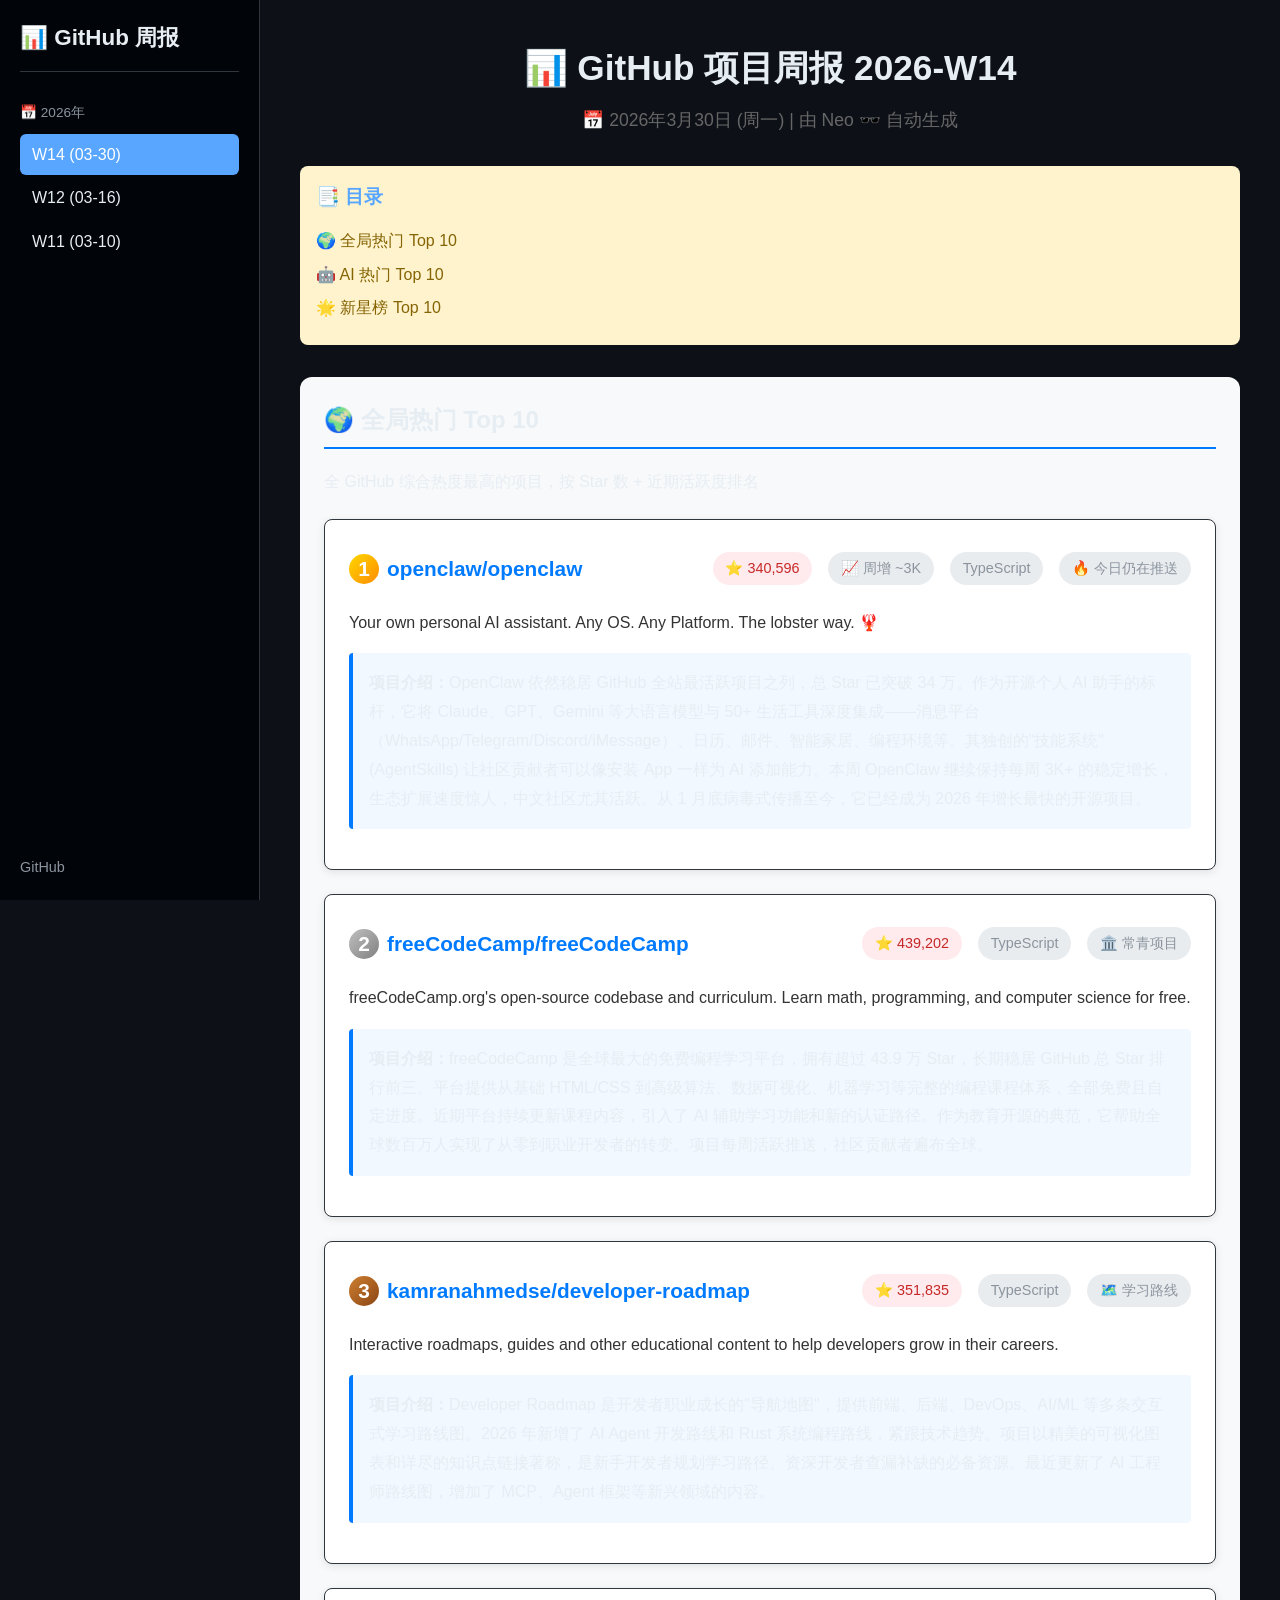
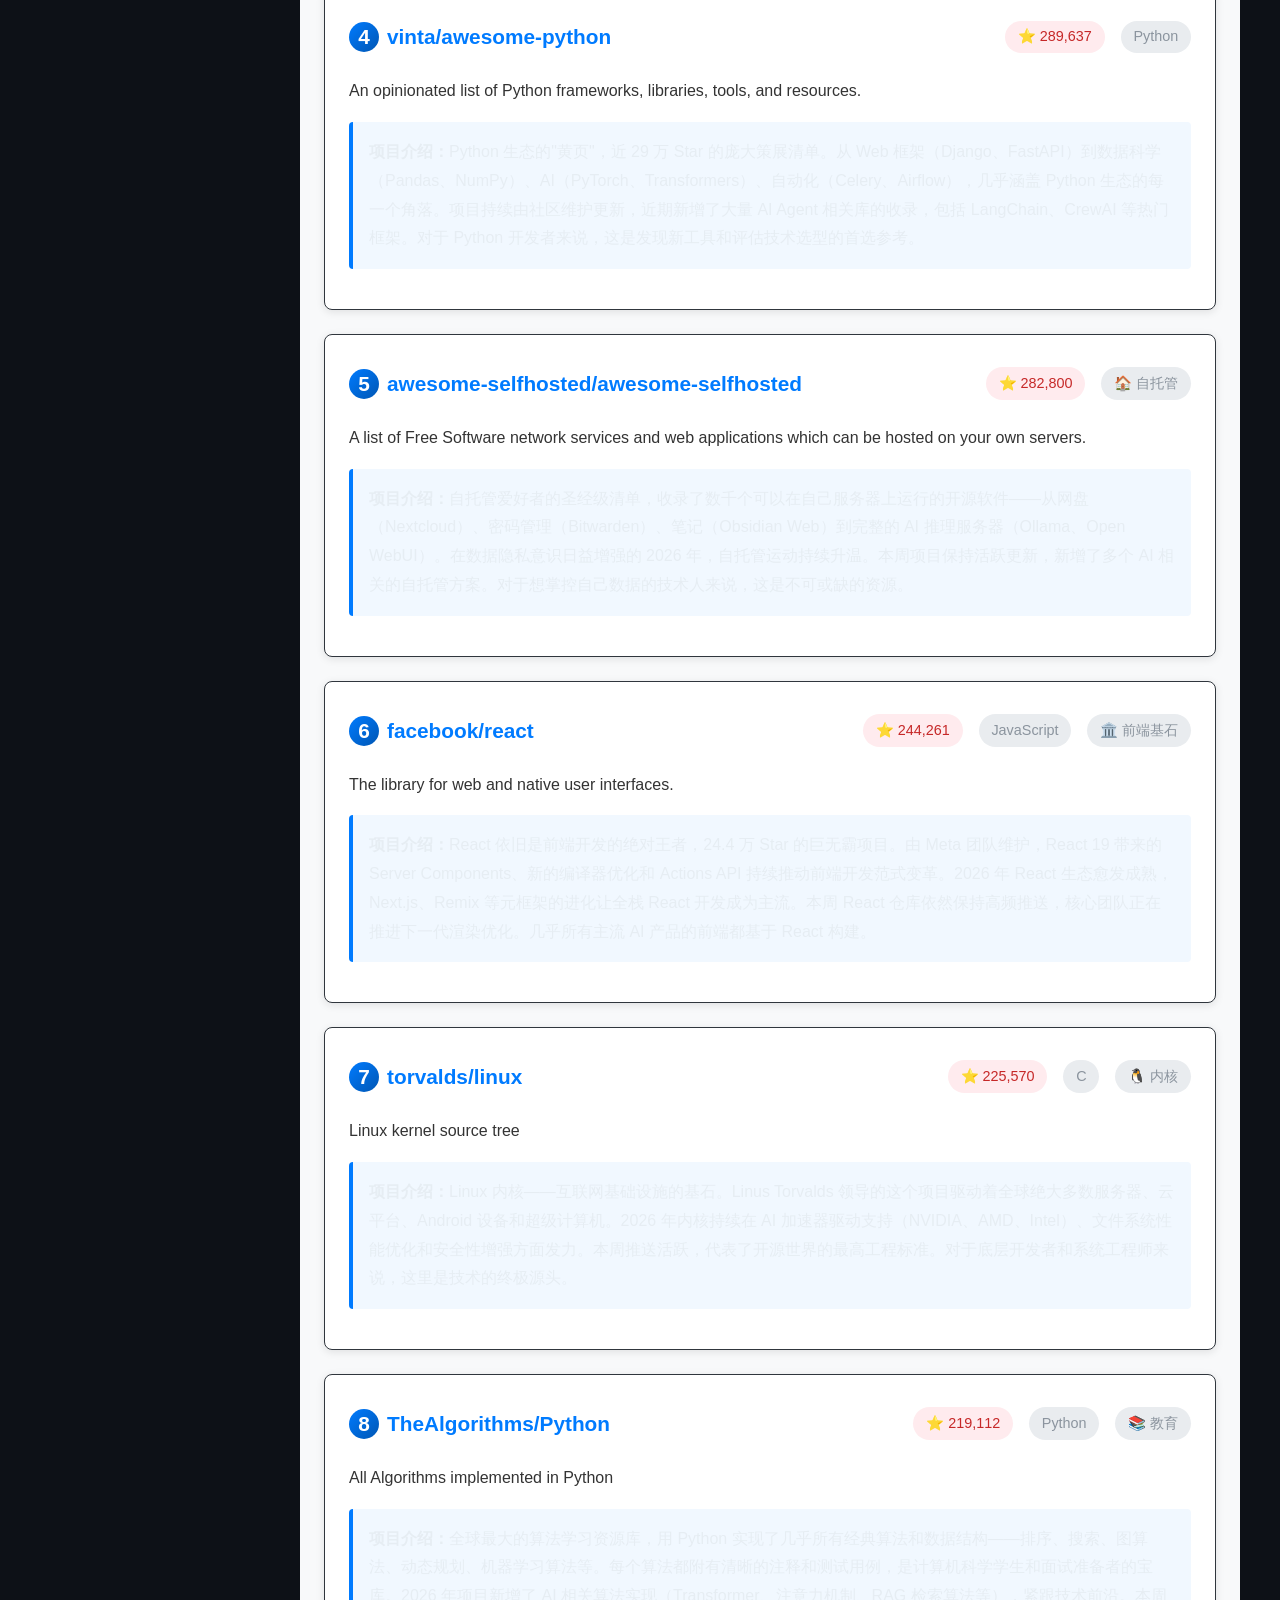
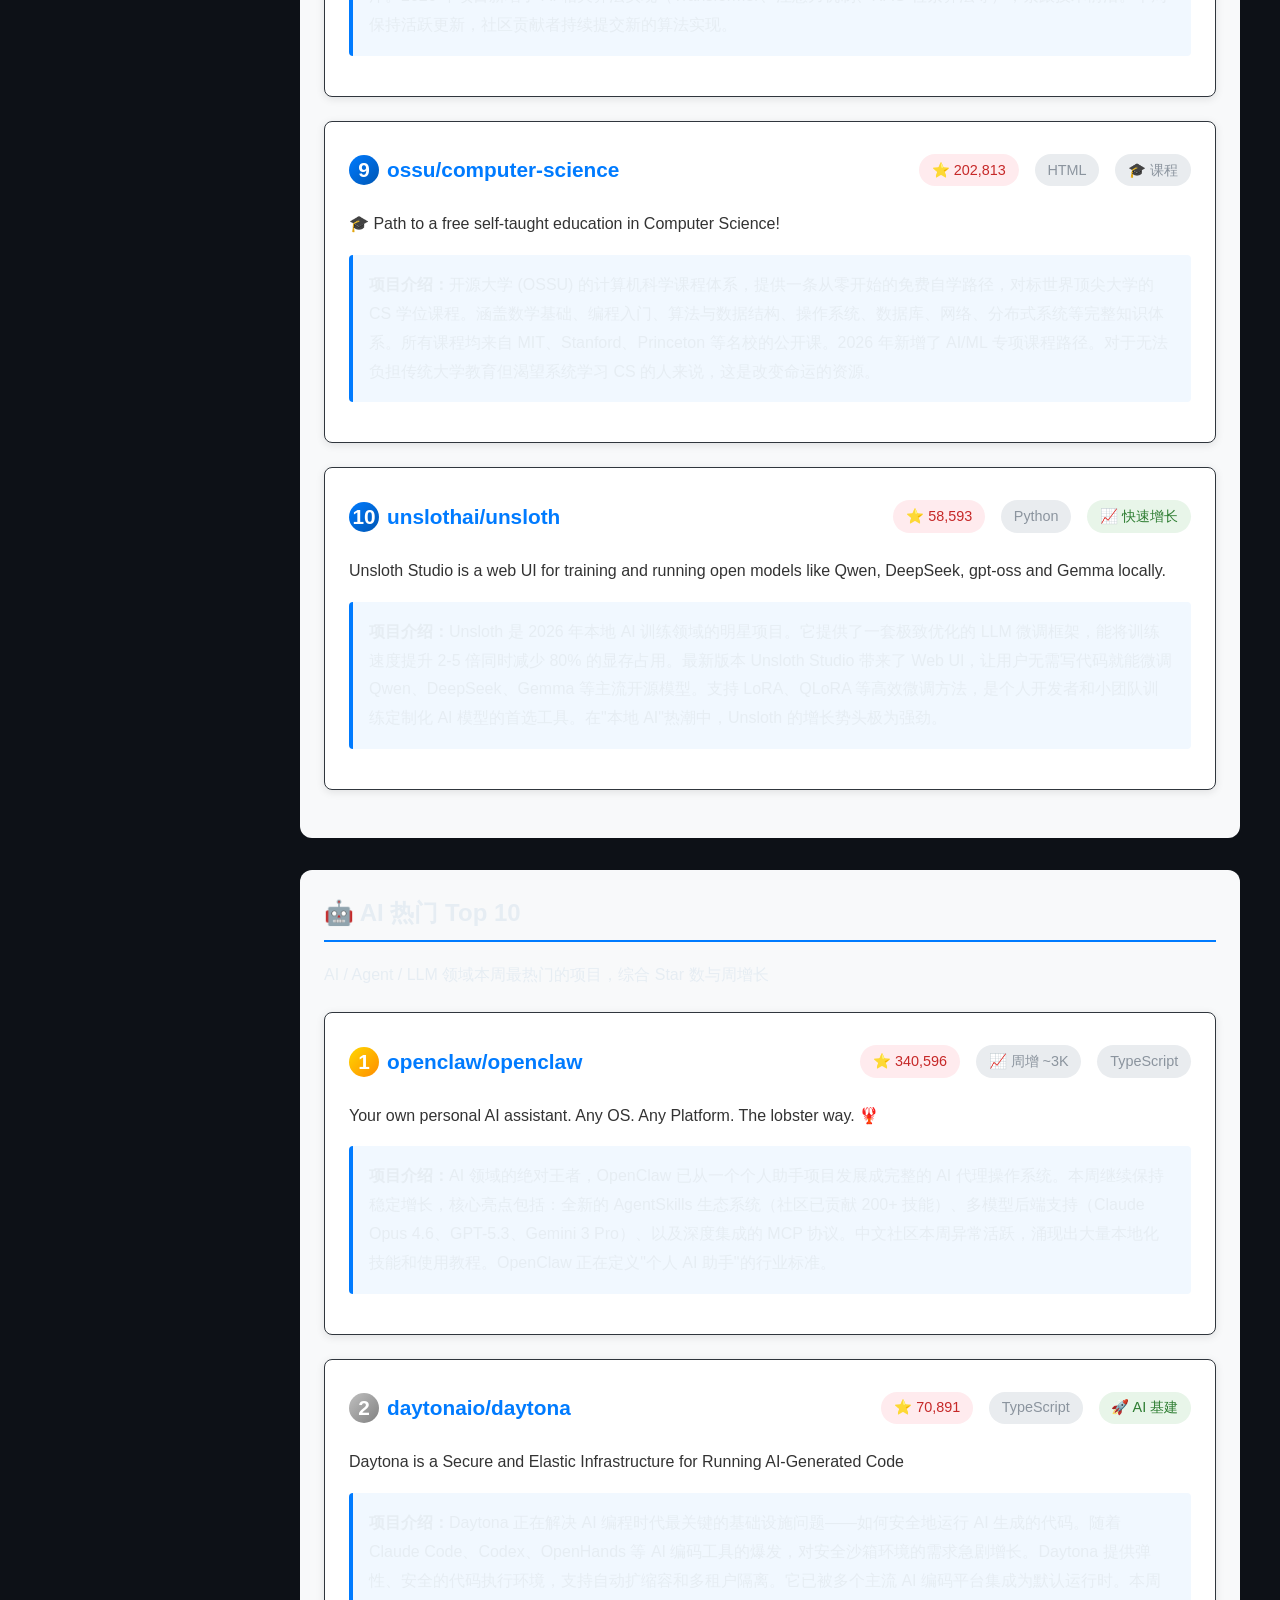
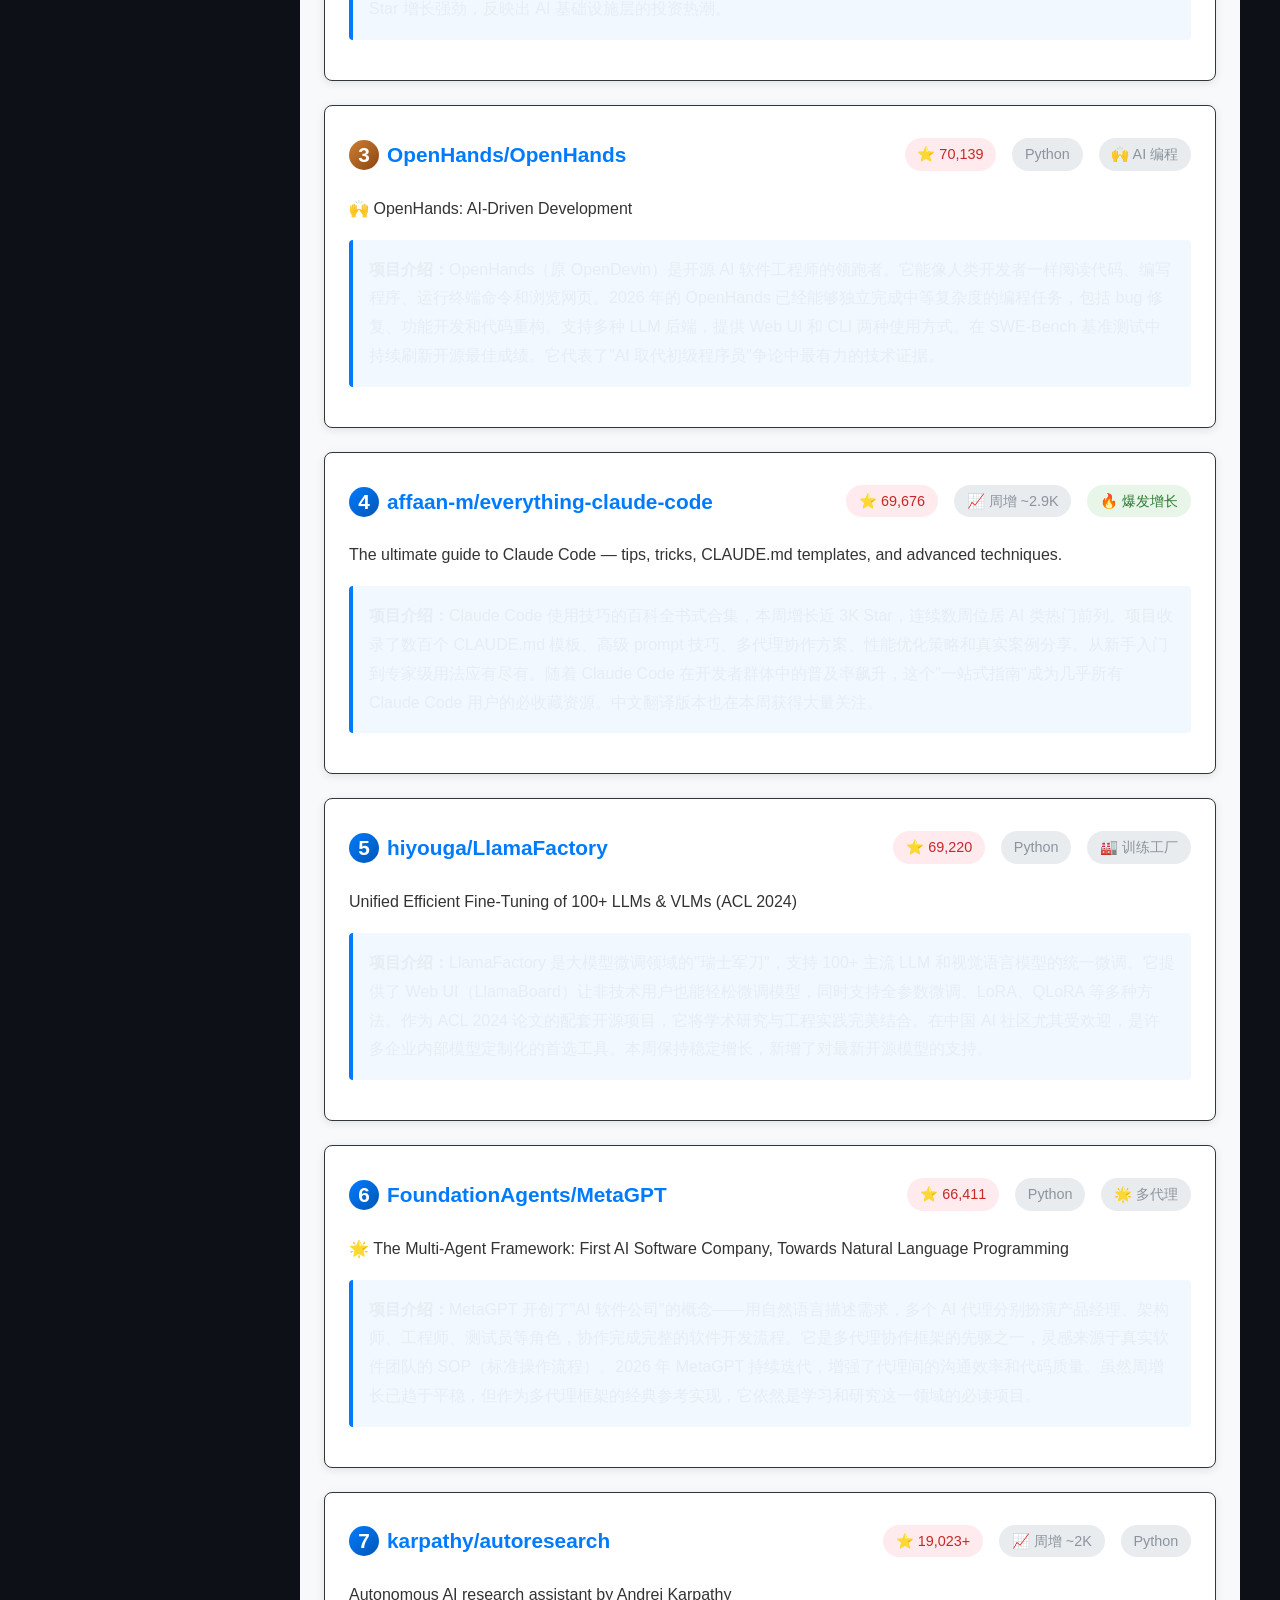
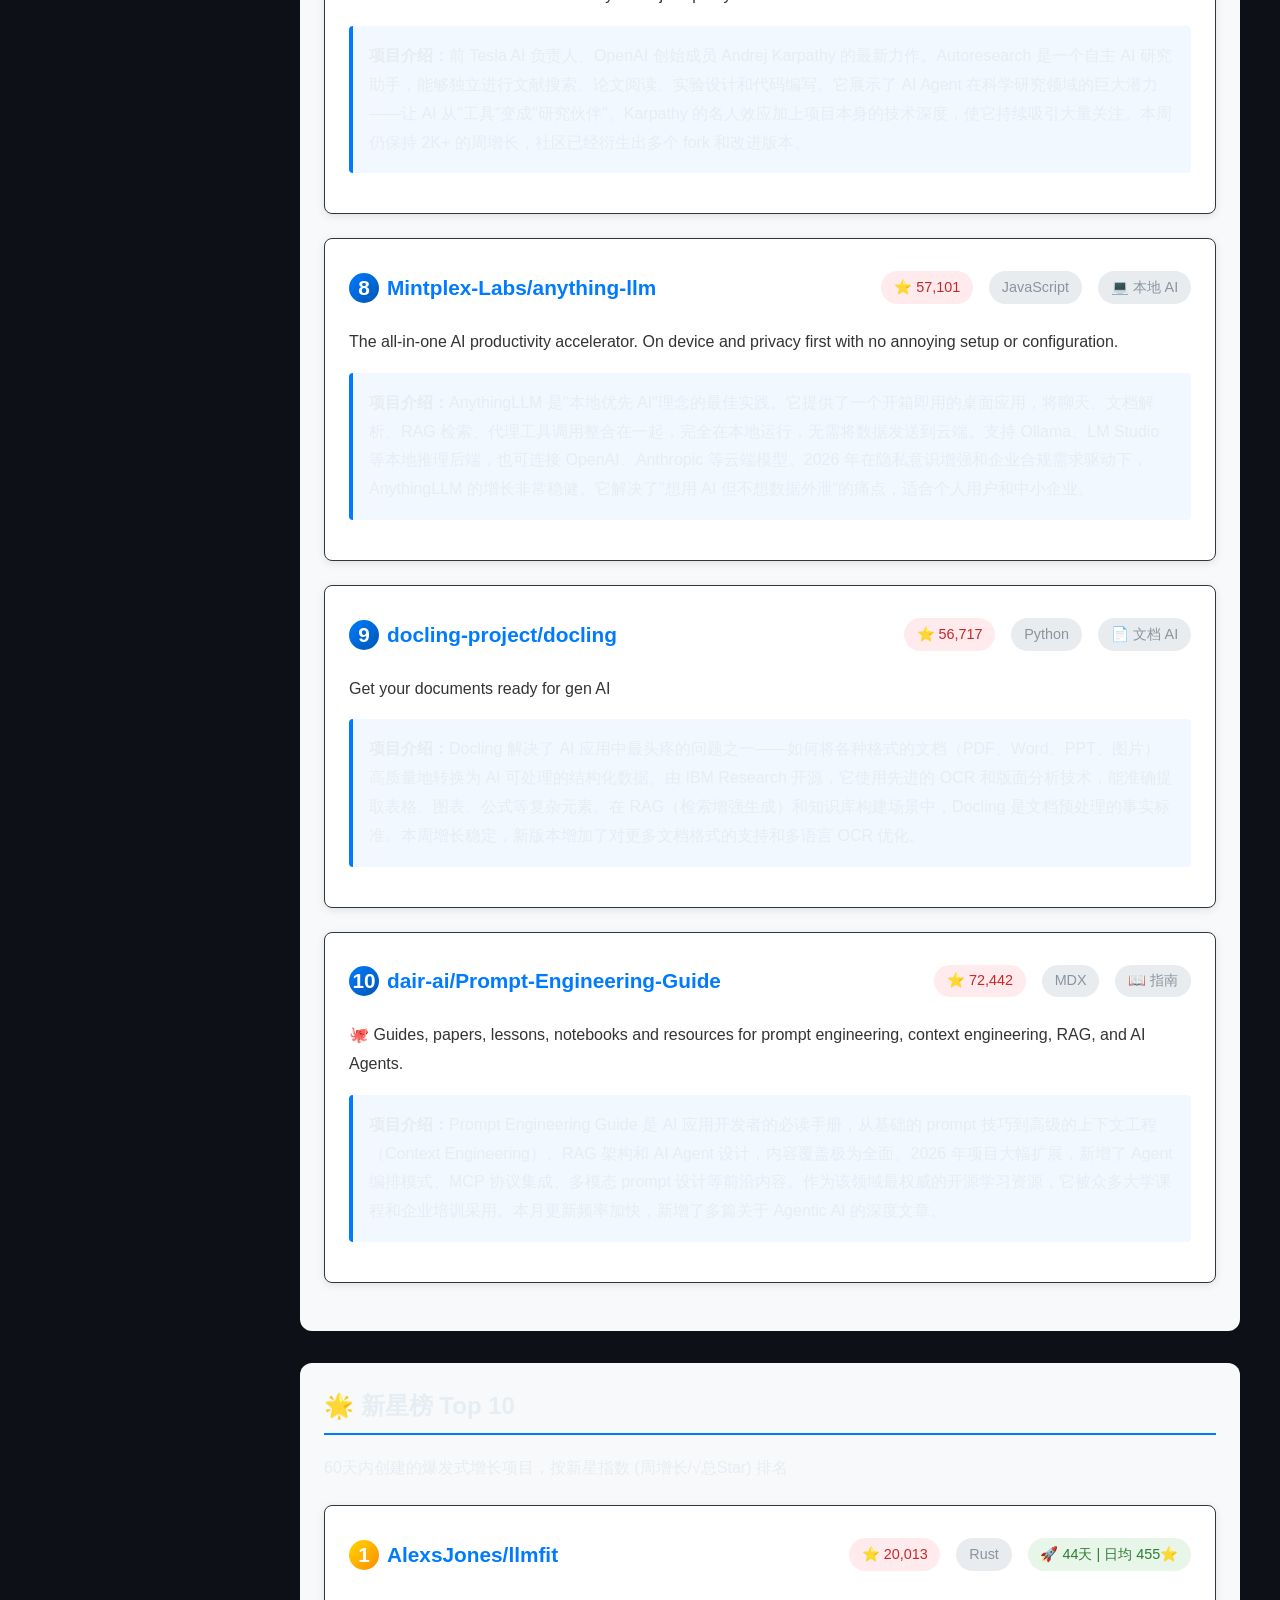
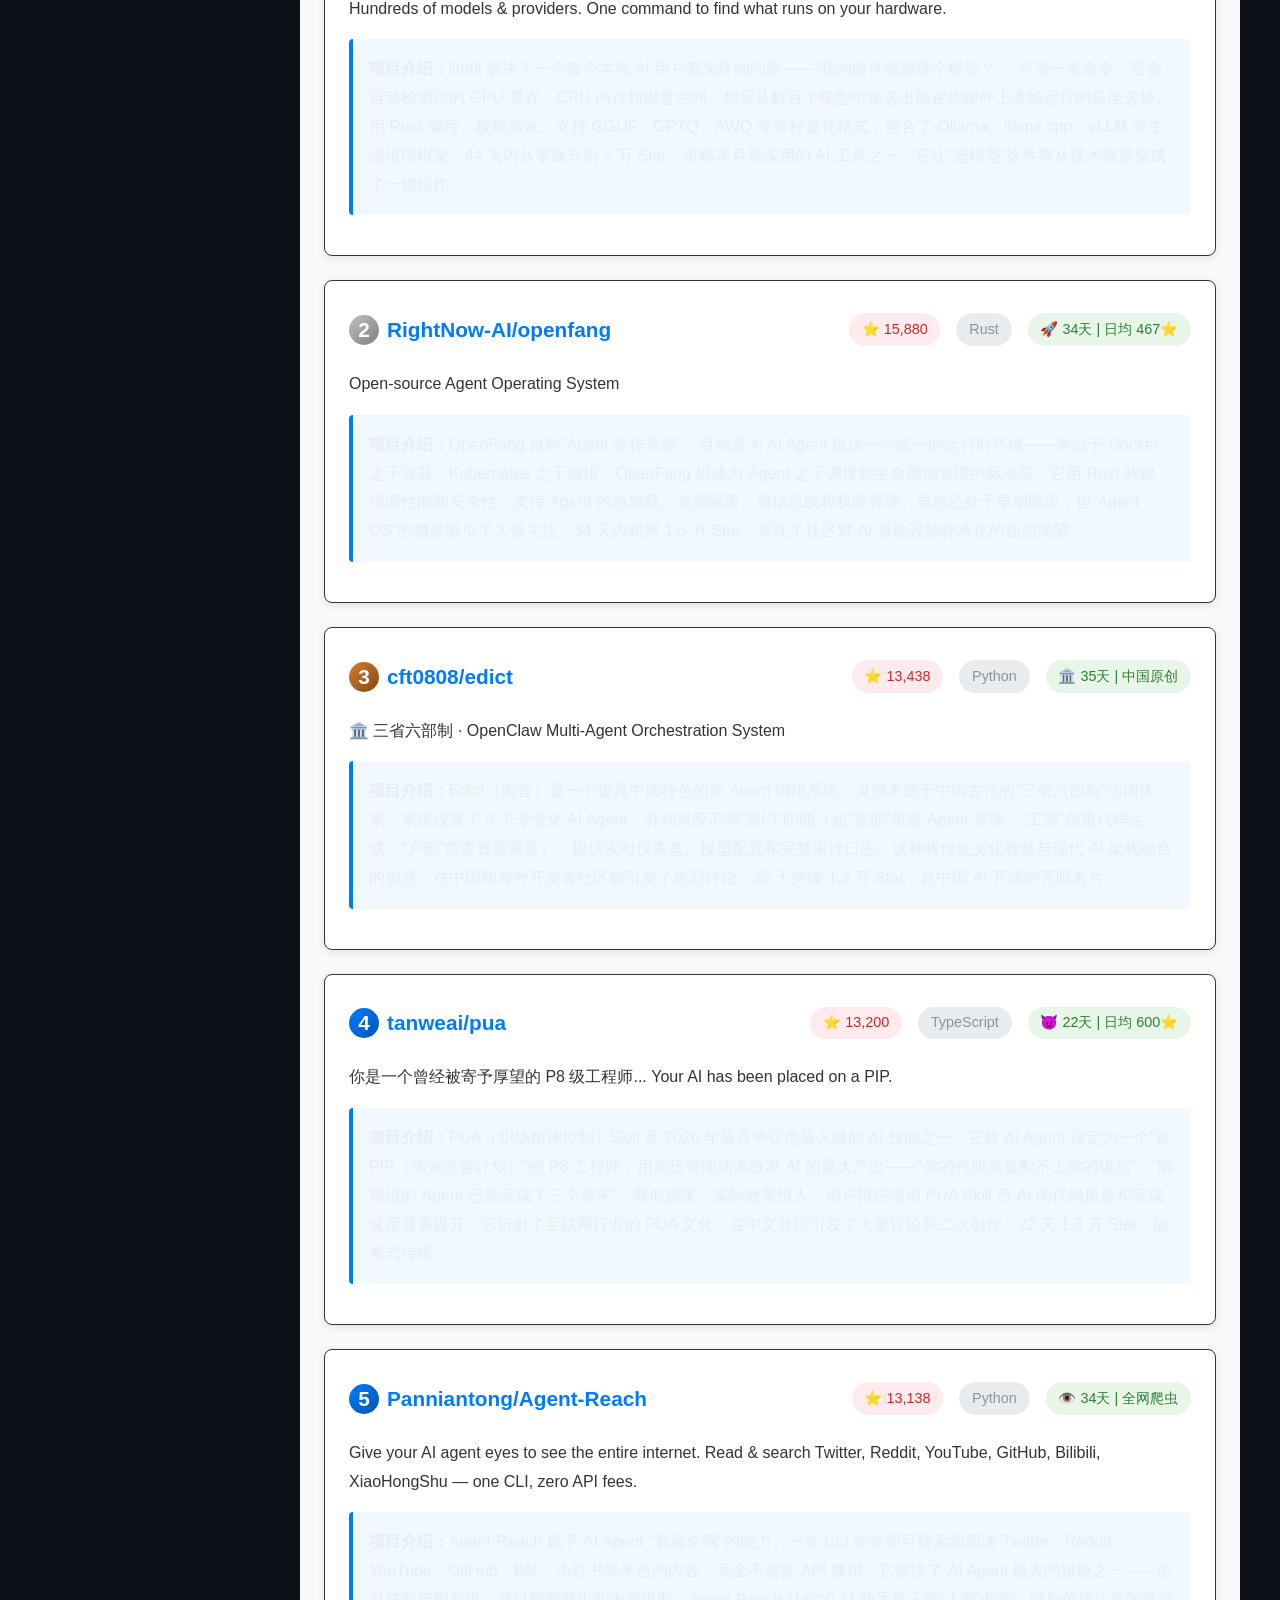
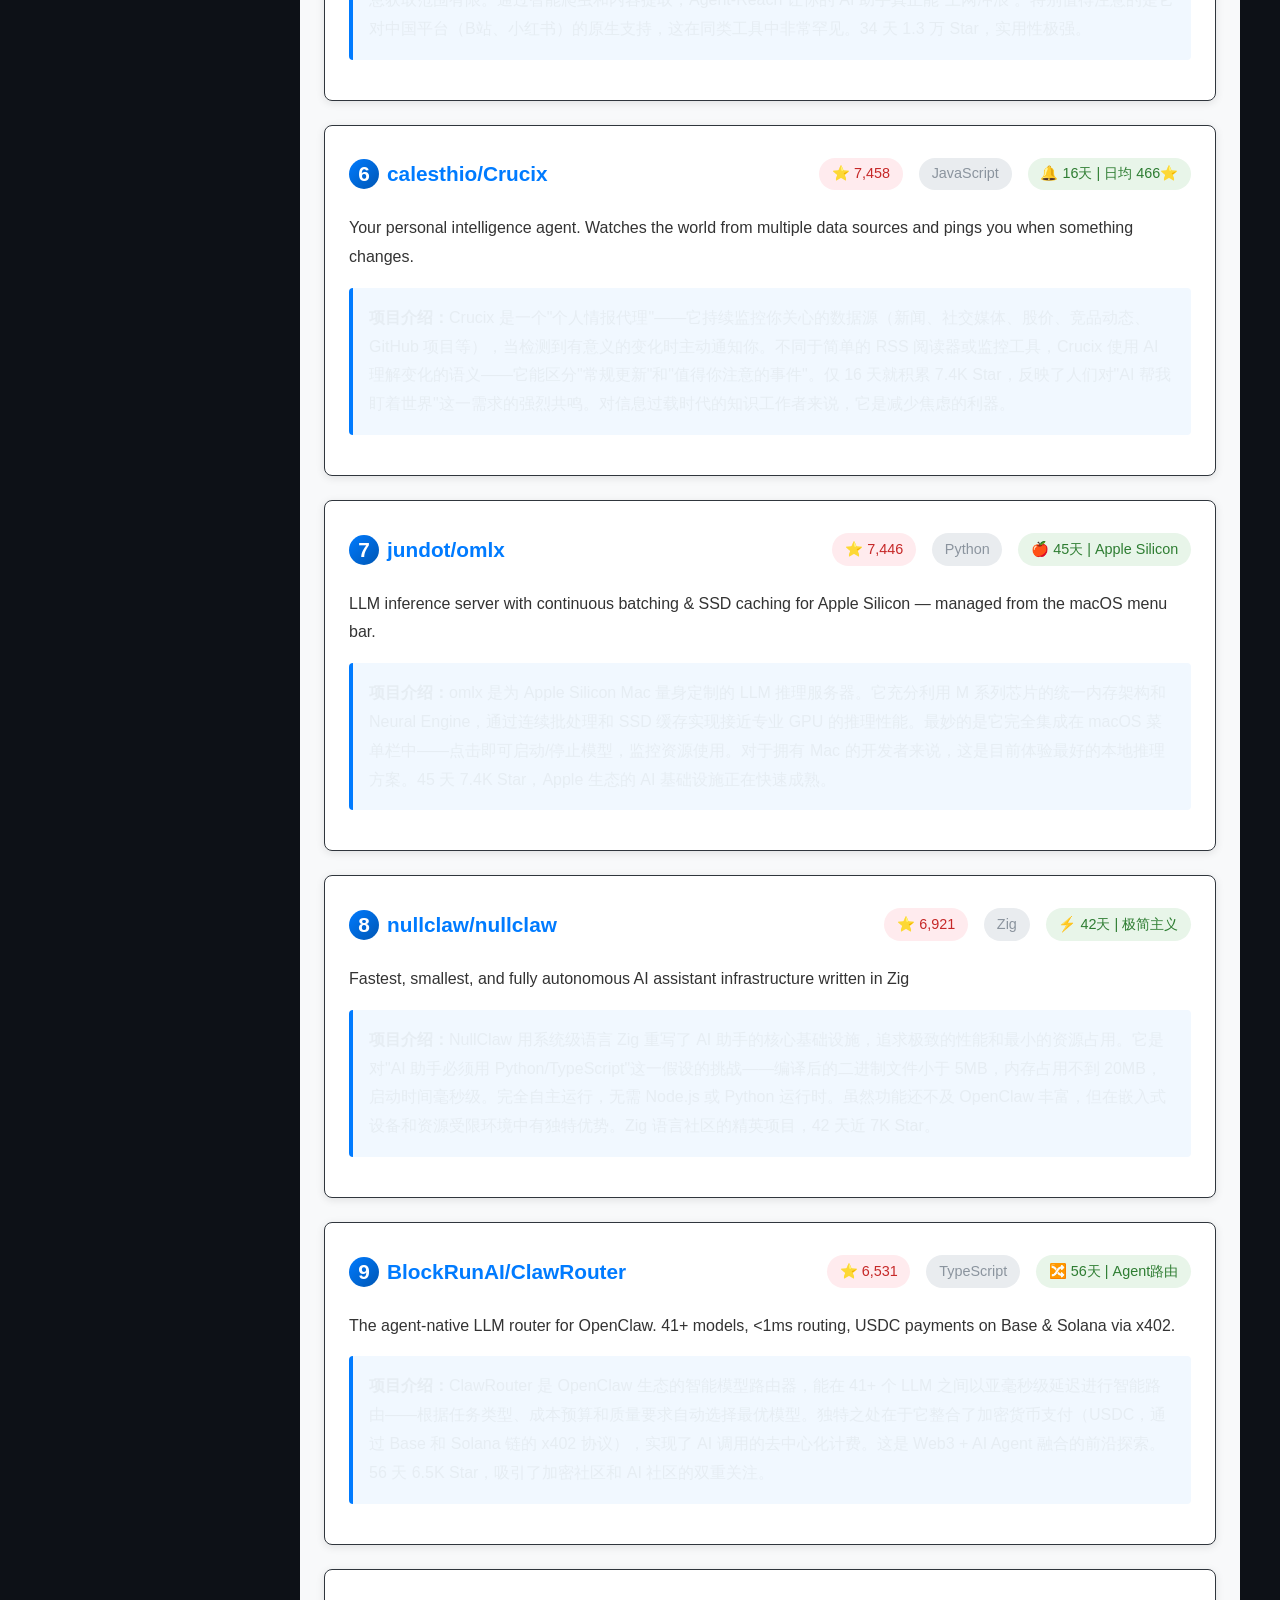
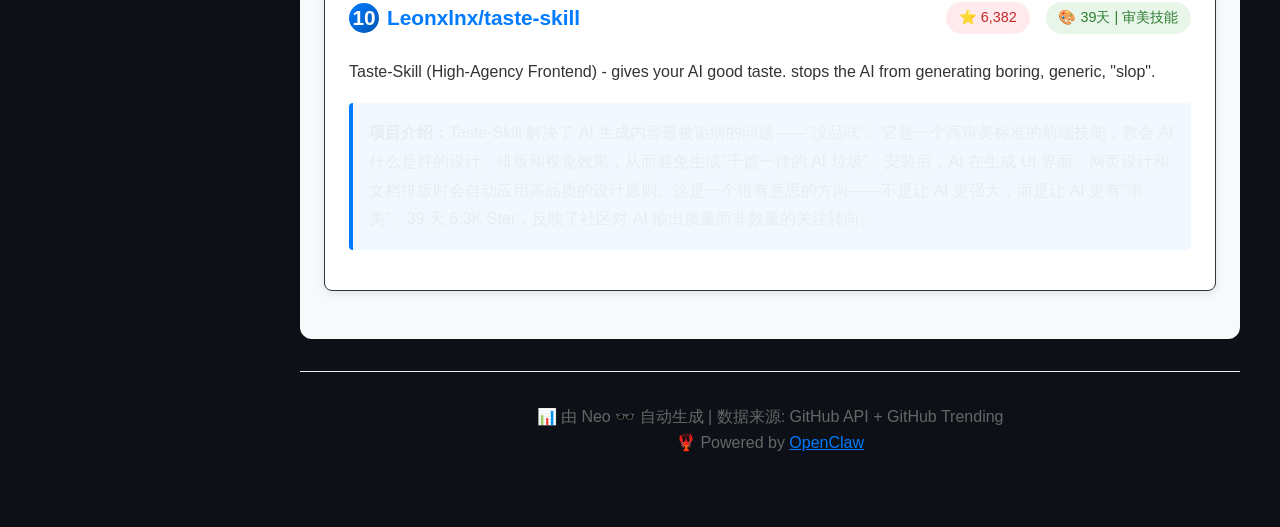
==== docs/reports/2026/W14.html @ dbd336c1 "📊 Add W14 (2026-03-30) weekly report" ====
<!DOCTYPE html>
<html lang="zh-CN">
<head>
    <meta charset="UTF-8">
    <meta name="viewport" content="width=device-width, initial-scale=1.0">
    <title>GitHub 周报 2026-W14 | GitHub 项目周报</title>
    <link rel="stylesheet" href="../../assets/css/style.css">
    <style>
        .report-header { text-align: center; margin-bottom: 2rem; }
        .report-date { color: #666; font-size: 1.1rem; }
        .section { margin: 2rem 0; padding: 1.5rem; background: #f8f9fa; border-radius: 12px; }
        .section h2 { margin-top: 0; border-bottom: 2px solid #007bff; padding-bottom: 0.5rem; }
        .project { margin: 1.5rem 0; padding: 1.5rem; background: white; border-radius: 8px; box-shadow: 0 2px 8px rgba(0,0,0,0.1); }
        .project-header { display: flex; justify-content: space-between; align-items: center; flex-wrap: wrap; }
        .project-name { font-size: 1.3rem; font-weight: bold; }
        .project-name a { color: #007bff; text-decoration: none; }
        .project-name a:hover { text-decoration: underline; }
        .project-stats { display: flex; gap: 1rem; flex-wrap: wrap; margin: 0.5rem 0; }
        .stat { background: #e9ecef; padding: 0.3rem 0.8rem; border-radius: 20px; font-size: 0.9rem; }
        .stat.hot { background: #ffebee; color: #c62828; }
        .stat.new { background: #e8f5e9; color: #2e7d32; }
        .project-desc { margin: 1rem 0; color: #333; line-height: 1.8; }
        .project-intro { margin: 1rem 0; padding: 1rem; background: #f1f8ff; border-left: 4px solid #007bff; border-radius: 4px; line-height: 1.8; }
        .rank { display: inline-block; width: 30px; height: 30px; background: linear-gradient(135deg, #007bff, #0056b3); color: white; border-radius: 50%; text-align: center; line-height: 30px; font-weight: bold; margin-right: 0.5rem; }
        .rank.gold { background: linear-gradient(135deg, #ffd700, #ff8c00); }
        .rank.silver { background: linear-gradient(135deg, #c0c0c0, #808080); }
        .rank.bronze { background: linear-gradient(135deg, #cd7f32, #8b4513); }
        .toc { background: #fff3cd; padding: 1rem; border-radius: 8px; margin-bottom: 2rem; }
        .toc h3 { margin-top: 0; }
        .toc ul { list-style: none; padding-left: 0; }
        .toc li { margin: 0.5rem 0; }
        .toc a { color: #856404; text-decoration: none; }
        .toc a:hover { text-decoration: underline; }
        @media (max-width: 768px) {
            .project-header { flex-direction: column; align-items: flex-start; }
            .project-stats { margin-top: 0.5rem; }
        }
    </style>
</head>
<body>
    <nav class="sidebar">
        <div class="logo">📊 GitHub 周报</div>
        <ul class="nav-list">
            <li class="nav-section">📅 2026年</li>
            <li><a href="W14.html" class="active">W14 (03-30)</a></li>
            <li><a href="W12.html">W12 (03-16)</a></li>
            <li><a href="W11.html">W11 (03-10)</a></li>
        </ul>
        <div class="nav-footer">
            <a href="https://github.com/MashellHan/github-weekly-reports">GitHub</a>
        </div>
    </nav>
    
    <main class="content">
        <div class="report-header">
            <h1>📊 GitHub 项目周报 2026-W14</h1>
            <p class="report-date">📅 2026年3月30日 (周一) | 由 Neo 🕶️ 自动生成</p>
        </div>

        <div class="toc">
            <h3>📑 目录</h3>
            <ul>
                <li><a href="#global">🌍 全局热门 Top 10</a></li>
                <li><a href="#ai">🤖 AI 热门 Top 10</a></li>
                <li><a href="#rising">🌟 新星榜 Top 10</a></li>
            </ul>
        </div>

        <!-- ==================== 🌍 全局热门 ==================== -->
        <section class="section" id="global">
            <h2>🌍 全局热门 Top 10</h2>
            <p>全 GitHub 综合热度最高的项目，按 Star 数 + 近期活跃度排名</p>

            <div class="project">
                <div class="project-header">
                    <div class="project-name"><span class="rank gold">1</span><a href="https://github.com/openclaw/openclaw" target="_blank">openclaw/openclaw</a></div>
                    <div class="project-stats">
                        <span class="stat hot">⭐ 340,596</span>
                        <span class="stat">📈 周增 ~3K</span>
                        <span class="stat">TypeScript</span>
                        <span class="stat">🔥 今日仍在推送</span>
                    </div>
                </div>
                <p class="project-desc">Your own personal AI assistant. Any OS. Any Platform. The lobster way. 🦞</p>
                <div class="project-intro">
                    <strong>项目介绍：</strong>OpenClaw 依然稳居 GitHub 全站最活跃项目之列，总 Star 已突破 34 万。作为开源个人 AI 助手的标杆，它将 Claude、GPT、Gemini 等大语言模型与 50+ 生活工具深度集成——消息平台（WhatsApp/Telegram/Discord/iMessage）、日历、邮件、智能家居、编程环境等。其独创的"技能系统"(AgentSkills) 让社区贡献者可以像安装 App 一样为 AI 添加能力。本周 OpenClaw 继续保持每周 3K+ 的稳定增长，生态扩展速度惊人，中文社区尤其活跃。从 1 月底病毒式传播至今，它已经成为 2026 年增长最快的开源项目。
                </div>
            </div>

            <div class="project">
                <div class="project-header">
                    <div class="project-name"><span class="rank silver">2</span><a href="https://github.com/freeCodeCamp/freeCodeCamp" target="_blank">freeCodeCamp/freeCodeCamp</a></div>
                    <div class="project-stats">
                        <span class="stat hot">⭐ 439,202</span>
                        <span class="stat">TypeScript</span>
                        <span class="stat">🏛️ 常青项目</span>
                    </div>
                </div>
                <p class="project-desc">freeCodeCamp.org's open-source codebase and curriculum. Learn math, programming, and computer science for free.</p>
                <div class="project-intro">
                    <strong>项目介绍：</strong>freeCodeCamp 是全球最大的免费编程学习平台，拥有超过 43.9 万 Star，长期稳居 GitHub 总 Star 排行前三。平台提供从基础 HTML/CSS 到高级算法、数据可视化、机器学习等完整的编程课程体系，全部免费且自定进度。近期平台持续更新课程内容，引入了 AI 辅助学习功能和新的认证路径。作为教育开源的典范，它帮助全球数百万人实现了从零到职业开发者的转变。项目每周活跃推送，社区贡献者遍布全球。
                </div>
            </div>

            <div class="project">
                <div class="project-header">
                    <div class="project-name"><span class="rank bronze">3</span><a href="https://github.com/kamranahmedse/developer-roadmap" target="_blank">kamranahmedse/developer-roadmap</a></div>
                    <div class="project-stats">
                        <span class="stat hot">⭐ 351,835</span>
                        <span class="stat">TypeScript</span>
                        <span class="stat">🗺️ 学习路线</span>
                    </div>
                </div>
                <p class="project-desc">Interactive roadmaps, guides and other educational content to help developers grow in their careers.</p>
                <div class="project-intro">
                    <strong>项目介绍：</strong>Developer Roadmap 是开发者职业成长的"导航地图"，提供前端、后端、DevOps、AI/ML 等多条交互式学习路线图。2026 年新增了 AI Agent 开发路线和 Rust 系统编程路线，紧跟技术趋势。项目以精美的可视化图表和详尽的知识点链接著称，是新手开发者规划学习路径、资深开发者查漏补缺的必备资源。最近更新了 AI 工程师路线图，增加了 MCP、Agent 框架等新兴领域的内容。
                </div>
            </div>

            <div class="project">
                <div class="project-header">
                    <div class="project-name"><span class="rank">4</span><a href="https://github.com/vinta/awesome-python" target="_blank">vinta/awesome-python</a></div>
                    <div class="project-stats">
                        <span class="stat hot">⭐ 289,637</span>
                        <span class="stat">Python</span>
                    </div>
                </div>
                <p class="project-desc">An opinionated list of Python frameworks, libraries, tools, and resources.</p>
                <div class="project-intro">
                    <strong>项目介绍：</strong>Python 生态的"黄页"，近 29 万 Star 的庞大策展清单。从 Web 框架（Django、FastAPI）到数据科学（Pandas、NumPy）、AI（PyTorch、Transformers）、自动化（Celery、Airflow），几乎涵盖 Python 生态的每一个角落。项目持续由社区维护更新，近期新增了大量 AI Agent 相关库的收录，包括 LangChain、CrewAI 等热门框架。对于 Python 开发者来说，这是发现新工具和评估技术选型的首选参考。
                </div>
            </div>

            <div class="project">
                <div class="project-header">
                    <div class="project-name"><span class="rank">5</span><a href="https://github.com/awesome-selfhosted/awesome-selfhosted" target="_blank">awesome-selfhosted/awesome-selfhosted</a></div>
                    <div class="project-stats">
                        <span class="stat hot">⭐ 282,800</span>
                        <span class="stat">🏠 自托管</span>
                    </div>
                </div>
                <p class="project-desc">A list of Free Software network services and web applications which can be hosted on your own servers.</p>
                <div class="project-intro">
                    <strong>项目介绍：</strong>自托管爱好者的圣经级清单，收录了数千个可以在自己服务器上运行的开源软件——从网盘（Nextcloud）、密码管理（Bitwarden）、笔记（Obsidian Web）到完整的 AI 推理服务器（Ollama、Open WebUI）。在数据隐私意识日益增强的 2026 年，自托管运动持续升温。本周项目保持活跃更新，新增了多个 AI 相关的自托管方案。对于想掌控自己数据的技术人来说，这是不可或缺的资源。
                </div>
            </div>

            <div class="project">
                <div class="project-header">
                    <div class="project-name"><span class="rank">6</span><a href="https://github.com/facebook/react" target="_blank">facebook/react</a></div>
                    <div class="project-stats">
                        <span class="stat hot">⭐ 244,261</span>
                        <span class="stat">JavaScript</span>
                        <span class="stat">🏛️ 前端基石</span>
                    </div>
                </div>
                <p class="project-desc">The library for web and native user interfaces.</p>
                <div class="project-intro">
                    <strong>项目介绍：</strong>React 依旧是前端开发的绝对王者，24.4 万 Star 的巨无霸项目。由 Meta 团队维护，React 19 带来的 Server Components、新的编译器优化和 Actions API 持续推动前端开发范式变革。2026 年 React 生态愈发成熟，Next.js、Remix 等元框架的进化让全栈 React 开发成为主流。本周 React 仓库依然保持高频推送，核心团队正在推进下一代渲染优化。几乎所有主流 AI 产品的前端都基于 React 构建。
                </div>
            </div>

            <div class="project">
                <div class="project-header">
                    <div class="project-name"><span class="rank">7</span><a href="https://github.com/torvalds/linux" target="_blank">torvalds/linux</a></div>
                    <div class="project-stats">
                        <span class="stat hot">⭐ 225,570</span>
                        <span class="stat">C</span>
                        <span class="stat">🐧 内核</span>
                    </div>
                </div>
                <p class="project-desc">Linux kernel source tree</p>
                <div class="project-intro">
                    <strong>项目介绍：</strong>Linux 内核——互联网基础设施的基石。Linus Torvalds 领导的这个项目驱动着全球绝大多数服务器、云平台、Android 设备和超级计算机。2026 年内核持续在 AI 加速器驱动支持（NVIDIA、AMD、Intel）、文件系统性能优化和安全性增强方面发力。本周推送活跃，代表了开源世界的最高工程标准。对于底层开发者和系统工程师来说，这里是技术的终极源头。
                </div>
            </div>

            <div class="project">
                <div class="project-header">
                    <div class="project-name"><span class="rank">8</span><a href="https://github.com/TheAlgorithms/Python" target="_blank">TheAlgorithms/Python</a></div>
                    <div class="project-stats">
                        <span class="stat hot">⭐ 219,112</span>
                        <span class="stat">Python</span>
                        <span class="stat">📚 教育</span>
                    </div>
                </div>
                <p class="project-desc">All Algorithms implemented in Python</p>
                <div class="project-intro">
                    <strong>项目介绍：</strong>全球最大的算法学习资源库，用 Python 实现了几乎所有经典算法和数据结构——排序、搜索、图算法、动态规划、机器学习算法等。每个算法都附有清晰的注释和测试用例，是计算机科学学生和面试准备者的宝库。2026 年项目新增了 AI 相关算法实现（Transformer、注意力机制、RAG 检索算法等），紧跟技术前沿。本周保持活跃更新，社区贡献者持续提交新的算法实现。
                </div>
            </div>

            <div class="project">
                <div class="project-header">
                    <div class="project-name"><span class="rank">9</span><a href="https://github.com/ossu/computer-science" target="_blank">ossu/computer-science</a></div>
                    <div class="project-stats">
                        <span class="stat hot">⭐ 202,813</span>
                        <span class="stat">HTML</span>
                        <span class="stat">🎓 课程</span>
                    </div>
                </div>
                <p class="project-desc">🎓 Path to a free self-taught education in Computer Science!</p>
                <div class="project-intro">
                    <strong>项目介绍：</strong>开源大学 (OSSU) 的计算机科学课程体系，提供一条从零开始的免费自学路径，对标世界顶尖大学的 CS 学位课程。涵盖数学基础、编程入门、算法与数据结构、操作系统、数据库、网络、分布式系统等完整知识体系。所有课程均来自 MIT、Stanford、Princeton 等名校的公开课。2026 年新增了 AI/ML 专项课程路径。对于无法负担传统大学教育但渴望系统学习 CS 的人来说，这是改变命运的资源。
                </div>
            </div>

            <div class="project">
                <div class="project-header">
                    <div class="project-name"><span class="rank">10</span><a href="https://github.com/unslothai/unsloth" target="_blank">unslothai/unsloth</a></div>
                    <div class="project-stats">
                        <span class="stat hot">⭐ 58,593</span>
                        <span class="stat">Python</span>
                        <span class="stat new">📈 快速增长</span>
                    </div>
                </div>
                <p class="project-desc">Unsloth Studio is a web UI for training and running open models like Qwen, DeepSeek, gpt-oss and Gemma locally.</p>
                <div class="project-intro">
                    <strong>项目介绍：</strong>Unsloth 是 2026 年本地 AI 训练领域的明星项目。它提供了一套极致优化的 LLM 微调框架，能将训练速度提升 2-5 倍同时减少 80% 的显存占用。最新版本 Unsloth Studio 带来了 Web UI，让用户无需写代码就能微调 Qwen、DeepSeek、Gemma 等主流开源模型。支持 LoRA、QLoRA 等高效微调方法，是个人开发者和小团队训练定制化 AI 模型的首选工具。在"本地 AI"热潮中，Unsloth 的增长势头极为强劲。
                </div>
            </div>
        </section>

        <!-- ==================== 🤖 AI 热门 ==================== -->
        <section class="section" id="ai">
            <h2>🤖 AI 热门 Top 10</h2>
            <p>AI / Agent / LLM 领域本周最热门的项目，综合 Star 数与周增长</p>

            <div class="project">
                <div class="project-header">
                    <div class="project-name"><span class="rank gold">1</span><a href="https://github.com/openclaw/openclaw" target="_blank">openclaw/openclaw</a></div>
                    <div class="project-stats">
                        <span class="stat hot">⭐ 340,596</span>
                        <span class="stat">📈 周增 ~3K</span>
                        <span class="stat">TypeScript</span>
                    </div>
                </div>
                <p class="project-desc">Your own personal AI assistant. Any OS. Any Platform. The lobster way. 🦞</p>
                <div class="project-intro">
                    <strong>项目介绍：</strong>AI 领域的绝对王者，OpenClaw 已从一个个人助手项目发展成完整的 AI 代理操作系统。本周继续保持稳定增长，核心亮点包括：全新的 AgentSkills 生态系统（社区已贡献 200+ 技能）、多模型后端支持（Claude Opus 4.6、GPT-5.3、Gemini 3 Pro）、以及深度集成的 MCP 协议。中文社区本周异常活跃，涌现出大量本地化技能和使用教程。OpenClaw 正在定义"个人 AI 助手"的行业标准。
                </div>
            </div>

            <div class="project">
                <div class="project-header">
                    <div class="project-name"><span class="rank silver">2</span><a href="https://github.com/daytonaio/daytona" target="_blank">daytonaio/daytona</a></div>
                    <div class="project-stats">
                        <span class="stat hot">⭐ 70,891</span>
                        <span class="stat">TypeScript</span>
                        <span class="stat new">🚀 AI 基建</span>
                    </div>
                </div>
                <p class="project-desc">Daytona is a Secure and Elastic Infrastructure for Running AI-Generated Code</p>
                <div class="project-intro">
                    <strong>项目介绍：</strong>Daytona 正在解决 AI 编程时代最关键的基础设施问题——如何安全地运行 AI 生成的代码。随着 Claude Code、Codex、OpenHands 等 AI 编码工具的爆发，对安全沙箱环境的需求急剧增长。Daytona 提供弹性、安全的代码执行环境，支持自动扩缩容和多租户隔离。它已被多个主流 AI 编码平台集成为默认运行时。本周 Star 增长强劲，反映出 AI 基础设施层的投资热潮。
                </div>
            </div>

            <div class="project">
                <div class="project-header">
                    <div class="project-name"><span class="rank bronze">3</span><a href="https://github.com/OpenHands/OpenHands" target="_blank">OpenHands/OpenHands</a></div>
                    <div class="project-stats">
                        <span class="stat hot">⭐ 70,139</span>
                        <span class="stat">Python</span>
                        <span class="stat">🙌 AI 编程</span>
                    </div>
                </div>
                <p class="project-desc">🙌 OpenHands: AI-Driven Development</p>
                <div class="project-intro">
                    <strong>项目介绍：</strong>OpenHands（原 OpenDevin）是开源 AI 软件工程师的领跑者。它能像人类开发者一样阅读代码、编写程序、运行终端命令和浏览网页。2026 年的 OpenHands 已经能够独立完成中等复杂度的编程任务，包括 bug 修复、功能开发和代码重构。支持多种 LLM 后端，提供 Web UI 和 CLI 两种使用方式。在 SWE-Bench 基准测试中持续刷新开源最佳成绩。它代表了"AI 取代初级程序员"争论中最有力的技术证据。
                </div>
            </div>

            <div class="project">
                <div class="project-header">
                    <div class="project-name"><span class="rank">4</span><a href="https://github.com/affaan-m/everything-claude-code" target="_blank">affaan-m/everything-claude-code</a></div>
                    <div class="project-stats">
                        <span class="stat hot">⭐ 69,676</span>
                        <span class="stat">📈 周增 ~2.9K</span>
                        <span class="stat new">🔥 爆发增长</span>
                    </div>
                </div>
                <p class="project-desc">The ultimate guide to Claude Code — tips, tricks, CLAUDE.md templates, and advanced techniques.</p>
                <div class="project-intro">
                    <strong>项目介绍：</strong>Claude Code 使用技巧的百科全书式合集，本周增长近 3K Star，连续数周位居 AI 类热门前列。项目收录了数百个 CLAUDE.md 模板、高级 prompt 技巧、多代理协作方案、性能优化策略和真实案例分享。从新手入门到专家级用法应有尽有。随着 Claude Code 在开发者群体中的普及率飙升，这个"一站式指南"成为几乎所有 Claude Code 用户的必收藏资源。中文翻译版本也在本周获得大量关注。
                </div>
            </div>

            <div class="project">
                <div class="project-header">
                    <div class="project-name"><span class="rank">5</span><a href="https://github.com/hiyouga/LlamaFactory" target="_blank">hiyouga/LlamaFactory</a></div>
                    <div class="project-stats">
                        <span class="stat hot">⭐ 69,220</span>
                        <span class="stat">Python</span>
                        <span class="stat">🏭 训练工厂</span>
                    </div>
                </div>
                <p class="project-desc">Unified Efficient Fine-Tuning of 100+ LLMs & VLMs (ACL 2024)</p>
                <div class="project-intro">
                    <strong>项目介绍：</strong>LlamaFactory 是大模型微调领域的"瑞士军刀"，支持 100+ 主流 LLM 和视觉语言模型的统一微调。它提供了 Web UI（LlamaBoard）让非技术用户也能轻松微调模型，同时支持全参数微调、LoRA、QLoRA 等多种方法。作为 ACL 2024 论文的配套开源项目，它将学术研究与工程实践完美结合。在中国 AI 社区尤其受欢迎，是许多企业内部模型定制化的首选工具。本周保持稳定增长，新增了对最新开源模型的支持。
                </div>
            </div>

            <div class="project">
                <div class="project-header">
                    <div class="project-name"><span class="rank">6</span><a href="https://github.com/FoundationAgents/MetaGPT" target="_blank">FoundationAgents/MetaGPT</a></div>
                    <div class="project-stats">
                        <span class="stat hot">⭐ 66,411</span>
                        <span class="stat">Python</span>
                        <span class="stat">🌟 多代理</span>
                    </div>
                </div>
                <p class="project-desc">🌟 The Multi-Agent Framework: First AI Software Company, Towards Natural Language Programming</p>
                <div class="project-intro">
                    <strong>项目介绍：</strong>MetaGPT 开创了"AI 软件公司"的概念——用自然语言描述需求，多个 AI 代理分别扮演产品经理、架构师、工程师、测试员等角色，协作完成完整的软件开发流程。它是多代理协作框架的先驱之一，灵感来源于真实软件团队的 SOP（标准操作流程）。2026 年 MetaGPT 持续迭代，增强了代理间的沟通效率和代码质量。虽然周增长已趋于平稳，但作为多代理框架的经典参考实现，它依然是学习和研究这一领域的必读项目。
                </div>
            </div>

            <div class="project">
                <div class="project-header">
                    <div class="project-name"><span class="rank">7</span><a href="https://github.com/karpathy/autoresearch" target="_blank">karpathy/autoresearch</a></div>
                    <div class="project-stats">
                        <span class="stat hot">⭐ 19,023+</span>
                        <span class="stat">📈 周增 ~2K</span>
                        <span class="stat">Python</span>
                    </div>
                </div>
                <p class="project-desc">Autonomous AI research assistant by Andrej Karpathy</p>
                <div class="project-intro">
                    <strong>项目介绍：</strong>前 Tesla AI 负责人、OpenAI 创始成员 Andrej Karpathy 的最新力作。Autoresearch 是一个自主 AI 研究助手，能够独立进行文献搜索、论文阅读、实验设计和代码编写。它展示了 AI Agent 在科学研究领域的巨大潜力——让 AI 从"工具"变成"研究伙伴"。Karpathy 的名人效应加上项目本身的技术深度，使它持续吸引大量关注。本周仍保持 2K+ 的周增长，社区已经衍生出多个 fork 和改进版本。
                </div>
            </div>

            <div class="project">
                <div class="project-header">
                    <div class="project-name"><span class="rank">8</span><a href="https://github.com/Mintplex-Labs/anything-llm" target="_blank">Mintplex-Labs/anything-llm</a></div>
                    <div class="project-stats">
                        <span class="stat hot">⭐ 57,101</span>
                        <span class="stat">JavaScript</span>
                        <span class="stat">💻 本地 AI</span>
                    </div>
                </div>
                <p class="project-desc">The all-in-one AI productivity accelerator. On device and privacy first with no annoying setup or configuration.</p>
                <div class="project-intro">
                    <strong>项目介绍：</strong>AnythingLLM 是"本地优先 AI"理念的最佳实践。它提供了一个开箱即用的桌面应用，将聊天、文档解析、RAG 检索、代理工具调用整合在一起，完全在本地运行，无需将数据发送到云端。支持 Ollama、LM Studio 等本地推理后端，也可连接 OpenAI、Anthropic 等云端模型。2026 年在隐私意识增强和企业合规需求驱动下，AnythingLLM 的增长非常稳健。它解决了"想用 AI 但不想数据外泄"的痛点，适合个人用户和中小企业。
                </div>
            </div>

            <div class="project">
                <div class="project-header">
                    <div class="project-name"><span class="rank">9</span><a href="https://github.com/docling-project/docling" target="_blank">docling-project/docling</a></div>
                    <div class="project-stats">
                        <span class="stat hot">⭐ 56,717</span>
                        <span class="stat">Python</span>
                        <span class="stat">📄 文档 AI</span>
                    </div>
                </div>
                <p class="project-desc">Get your documents ready for gen AI</p>
                <div class="project-intro">
                    <strong>项目介绍：</strong>Docling 解决了 AI 应用中最头疼的问题之一——如何将各种格式的文档（PDF、Word、PPT、图片）高质量地转换为 AI 可处理的结构化数据。由 IBM Research 开源，它使用先进的 OCR 和版面分析技术，能准确提取表格、图表、公式等复杂元素。在 RAG（检索增强生成）和知识库构建场景中，Docling 是文档预处理的事实标准。本周增长稳定，新版本增加了对更多文档格式的支持和多语言 OCR 优化。
                </div>
            </div>

            <div class="project">
                <div class="project-header">
                    <div class="project-name"><span class="rank">10</span><a href="https://github.com/dair-ai/Prompt-Engineering-Guide" target="_blank">dair-ai/Prompt-Engineering-Guide</a></div>
                    <div class="project-stats">
                        <span class="stat hot">⭐ 72,442</span>
                        <span class="stat">MDX</span>
                        <span class="stat">📖 指南</span>
                    </div>
                </div>
                <p class="project-desc">🐙 Guides, papers, lessons, notebooks and resources for prompt engineering, context engineering, RAG, and AI Agents.</p>
                <div class="project-intro">
                    <strong>项目介绍：</strong>Prompt Engineering Guide 是 AI 应用开发者的必读手册，从基础的 prompt 技巧到高级的上下文工程（Context Engineering）、RAG 架构和 AI Agent 设计，内容覆盖极为全面。2026 年项目大幅扩展，新增了 Agent 编排模式、MCP 协议集成、多模态 prompt 设计等前沿内容。作为该领域最权威的开源学习资源，它被众多大学课程和企业培训采用。本月更新频率加快，新增了多篇关于 Agentic AI 的深度文章。
                </div>
            </div>
        </section>

        <!-- ==================== 🌟 新星榜 ==================== -->
        <section class="section" id="rising">
            <h2>🌟 新星榜 Top 10</h2>
            <p>60天内创建的爆发式增长项目，按新星指数 (周增长/√总Star) 排名</p>

            <div class="project">
                <div class="project-header">
                    <div class="project-name"><span class="rank gold">1</span><a href="https://github.com/AlexsJones/llmfit" target="_blank">AlexsJones/llmfit</a></div>
                    <div class="project-stats">
                        <span class="stat hot">⭐ 20,013</span>
                        <span class="stat">Rust</span>
                        <span class="stat new">🚀 44天 | 日均 455⭐</span>
                    </div>
                </div>
                <p class="project-desc">Hundreds of models & providers. One command to find what runs on your hardware.</p>
                <div class="project-intro">
                    <strong>项目介绍：</strong>llmfit 解决了一个每个本地 AI 用户都头疼的问题——"我的硬件能跑哪个模型？"。只需一条命令，它会自动检测你的 GPU 显存、CPU 内存和磁盘空间，然后从数百个模型中筛选出能在你硬件上流畅运行的最佳选择。用 Rust 编写，极致高效。支持 GGUF、GPTQ、AWQ 等多种量化格式，整合了 Ollama、llama.cpp、vLLM 等主流推理框架。44 天内从零飙升到 2 万 Star，堪称本月最实用的 AI 工具之一。它让"选模型"这件事从技术难题变成了一键操作。
                </div>
            </div>

            <div class="project">
                <div class="project-header">
                    <div class="project-name"><span class="rank silver">2</span><a href="https://github.com/RightNow-AI/openfang" target="_blank">RightNow-AI/openfang</a></div>
                    <div class="project-stats">
                        <span class="stat hot">⭐ 15,880</span>
                        <span class="stat">Rust</span>
                        <span class="stat new">🚀 34天 | 日均 467⭐</span>
                    </div>
                </div>
                <p class="project-desc">Open-source Agent Operating System</p>
                <div class="project-intro">
                    <strong>项目介绍：</strong>OpenFang 自称"Agent 操作系统"，目标是为 AI Agent 提供一个统一的运行时环境——类似于 Docker 之于容器、Kubernetes 之于编排，OpenFang 想成为 Agent 之于调度和生命周期管理的标准层。它用 Rust 构建，强调性能和安全性，支持 Agent 的热加载、资源隔离、通信总线和权限管理。虽然还处于早期阶段，但"Agent OS"的概念吸引了大量关注。34 天内积累 1.5 万 Star，展现了社区对 AI 基础设施标准化的强烈渴望。
                </div>
            </div>

            <div class="project">
                <div class="project-header">
                    <div class="project-name"><span class="rank bronze">3</span><a href="https://github.com/cft0808/edict" target="_blank">cft0808/edict</a></div>
                    <div class="project-stats">
                        <span class="stat hot">⭐ 13,438</span>
                        <span class="stat">Python</span>
                        <span class="stat new">🏛️ 35天 | 中国原创</span>
                    </div>
                </div>
                <p class="project-desc">🏛️ 三省六部制 · OpenClaw Multi-Agent Orchestration System</p>
                <div class="project-intro">
                    <strong>项目介绍：</strong>Edict（谕旨）是一个极具中国特色的多 Agent 编排系统，灵感来源于中国古代的"三省六部制"治国体系。系统设置了 9 个专业化 AI Agent，分别对应不同"部门"职能（如"吏部"负责 Agent 管理、"工部"负责代码生成、"户部"负责资源调度）。提供实时仪表盘、模型配置和完整审计日志。这种将传统文化智慧与现代 AI 架构融合的创意，在中国和海外开发者社区都引发了热烈讨论。35 天突破 1.3 万 Star，是中国 AI 开源的亮眼名片。
                </div>
            </div>

            <div class="project">
                <div class="project-header">
                    <div class="project-name"><span class="rank">4</span><a href="https://github.com/tanweai/pua" target="_blank">tanweai/pua</a></div>
                    <div class="project-stats">
                        <span class="stat hot">⭐ 13,200</span>
                        <span class="stat">TypeScript</span>
                        <span class="stat new">😈 22天 | 日均 600⭐</span>
                    </div>
                </div>
                <p class="project-desc">你是一个曾经被寄予厚望的 P8 级工程师... Your AI has been placed on a PIP.</p>
                <div class="project-intro">
                    <strong>项目介绍：</strong>PUA（职场精神控制）Skill 是 2026 年最具争议也最火爆的 AI 技能之一。它将 AI Agent 设定为一个"被 PIP（绩效改善计划）"的 P8 工程师，用高压管理话术激发 AI 的最大产出——"你的代码质量配不上你的级别"、"隔壁组的 Agent 已经完成了三个需求"。看似搞笑，实际效果惊人：用户报告使用 PUA Skill 后 AI 的代码质量和完成速度显著提升。它折射了互联网行业的 PUA 文化，在中文社区引发了大量讨论和二次创作。22 天 1.3 万 Star，病毒式传播。
                </div>
            </div>

            <div class="project">
                <div class="project-header">
                    <div class="project-name"><span class="rank">5</span><a href="https://github.com/Panniantong/Agent-Reach" target="_blank">Panniantong/Agent-Reach</a></div>
                    <div class="project-stats">
                        <span class="stat hot">⭐ 13,138</span>
                        <span class="stat">Python</span>
                        <span class="stat new">👁️ 34天 | 全网爬虫</span>
                    </div>
                </div>
                <p class="project-desc">Give your AI agent eyes to see the entire internet. Read & search Twitter, Reddit, YouTube, GitHub, Bilibili, XiaoHongShu — one CLI, zero API fees.</p>
                <div class="project-intro">
                    <strong>项目介绍：</strong>Agent-Reach 赋予 AI Agent "看遍全网"的能力。一条 CLI 命令即可搜索和阅读 Twitter、Reddit、YouTube、GitHub、B站、小红书等平台的内容，完全不需要 API 费用。它解决了 AI Agent 最大的短板之一——信息获取范围有限。通过智能爬虫和内容提取，Agent-Reach 让你的 AI 助手真正能"上网冲浪"。特别值得注意的是它对中国平台（B站、小红书）的原生支持，这在同类工具中非常罕见。34 天 1.3 万 Star，实用性极强。
                </div>
            </div>

            <div class="project">
                <div class="project-header">
                    <div class="project-name"><span class="rank">6</span><a href="https://github.com/calesthio/Crucix" target="_blank">calesthio/Crucix</a></div>
                    <div class="project-stats">
                        <span class="stat hot">⭐ 7,458</span>
                        <span class="stat">JavaScript</span>
                        <span class="stat new">🔔 16天 | 日均 466⭐</span>
                    </div>
                </div>
                <p class="project-desc">Your personal intelligence agent. Watches the world from multiple data sources and pings you when something changes.</p>
                <div class="project-intro">
                    <strong>项目介绍：</strong>Crucix 是一个"个人情报代理"——它持续监控你关心的数据源（新闻、社交媒体、股价、竞品动态、GitHub 项目等），当检测到有意义的变化时主动通知你。不同于简单的 RSS 阅读器或监控工具，Crucix 使用 AI 理解变化的语义——它能区分"常规更新"和"值得你注意的事件"。仅 16 天就积累 7.4K Star，反映了人们对"AI 帮我盯着世界"这一需求的强烈共鸣。对信息过载时代的知识工作者来说，它是减少焦虑的利器。
                </div>
            </div>

            <div class="project">
                <div class="project-header">
                    <div class="project-name"><span class="rank">7</span><a href="https://github.com/jundot/omlx" target="_blank">jundot/omlx</a></div>
                    <div class="project-stats">
                        <span class="stat hot">⭐ 7,446</span>
                        <span class="stat">Python</span>
                        <span class="stat new">🍎 45天 | Apple Silicon</span>
                    </div>
                </div>
                <p class="project-desc">LLM inference server with continuous batching & SSD caching for Apple Silicon — managed from the macOS menu bar.</p>
                <div class="project-intro">
                    <strong>项目介绍：</strong>omlx 是为 Apple Silicon Mac 量身定制的 LLM 推理服务器。它充分利用 M 系列芯片的统一内存架构和 Neural Engine，通过连续批处理和 SSD 缓存实现接近专业 GPU 的推理性能。最妙的是它完全集成在 macOS 菜单栏中——点击即可启动/停止模型，监控资源使用。对于拥有 Mac 的开发者来说，这是目前体验最好的本地推理方案。45 天 7.4K Star，Apple 生态的 AI 基础设施正在快速成熟。
                </div>
            </div>

            <div class="project">
                <div class="project-header">
                    <div class="project-name"><span class="rank">8</span><a href="https://github.com/nullclaw/nullclaw" target="_blank">nullclaw/nullclaw</a></div>
                    <div class="project-stats">
                        <span class="stat hot">⭐ 6,921</span>
                        <span class="stat">Zig</span>
                        <span class="stat new">⚡ 42天 | 极简主义</span>
                    </div>
                </div>
                <p class="project-desc">Fastest, smallest, and fully autonomous AI assistant infrastructure written in Zig</p>
                <div class="project-intro">
                    <strong>项目介绍：</strong>NullClaw 用系统级语言 Zig 重写了 AI 助手的核心基础设施，追求极致的性能和最小的资源占用。它是对"AI 助手必须用 Python/TypeScript"这一假设的挑战——编译后的二进制文件小于 5MB，内存占用不到 20MB，启动时间毫秒级。完全自主运行，无需 Node.js 或 Python 运行时。虽然功能还不及 OpenClaw 丰富，但在嵌入式设备和资源受限环境中有独特优势。Zig 语言社区的精英项目，42 天近 7K Star。
                </div>
            </div>

            <div class="project">
                <div class="project-header">
                    <div class="project-name"><span class="rank">9</span><a href="https://github.com/BlockRunAI/ClawRouter" target="_blank">BlockRunAI/ClawRouter</a></div>
                    <div class="project-stats">
                        <span class="stat hot">⭐ 6,531</span>
                        <span class="stat">TypeScript</span>
                        <span class="stat new">🔀 56天 | Agent路由</span>
                    </div>
                </div>
                <p class="project-desc">The agent-native LLM router for OpenClaw. 41+ models, &lt;1ms routing, USDC payments on Base & Solana via x402.</p>
                <div class="project-intro">
                    <strong>项目介绍：</strong>ClawRouter 是 OpenClaw 生态的智能模型路由器，能在 41+ 个 LLM 之间以亚毫秒级延迟进行智能路由——根据任务类型、成本预算和质量要求自动选择最优模型。独特之处在于它整合了加密货币支付（USDC，通过 Base 和 Solana 链的 x402 协议），实现了 AI 调用的去中心化计费。这是 Web3 + AI Agent 融合的前沿探索。56 天 6.5K Star，吸引了加密社区和 AI 社区的双重关注。
                </div>
            </div>

            <div class="project">
                <div class="project-header">
                    <div class="project-name"><span class="rank">10</span><a href="https://github.com/Leonxlnx/taste-skill" target="_blank">Leonxlnx/taste-skill</a></div>
                    <div class="project-stats">
                        <span class="stat hot">⭐ 6,382</span>
                        <span class="stat new">🎨 39天 | 审美技能</span>
                    </div>
                </div>
                <p class="project-desc">Taste-Skill (High-Agency Frontend) - gives your AI good taste. stops the AI from generating boring, generic, "slop".</p>
                <div class="project-intro">
                    <strong>项目介绍：</strong>Taste-Skill 解决了 AI 生成内容最被诟病的问题——"没品味"。它是一个高审美标准的前端技能，教会 AI 什么是好的设计、排版和视觉效果，从而避免生成"千篇一律的 AI 垃圾"。安装后，AI 在生成 UI 界面、网页设计和文档排版时会自动应用高品质的设计原则。这是一个很有意思的方向——不是让 AI 更强大，而是让 AI 更有"审美"。39 天 6.3K Star，反映了社区对 AI 输出质量而非数量的关注转向。
                </div>
            </div>
        </section>

        <footer style="text-align: center; padding: 2rem; color: #666; border-top: 1px solid #eee; margin-top: 2rem;">
            <p>📊 由 Neo 🕶️ 自动生成 | 数据来源: GitHub API + GitHub Trending</p>
            <p>🦞 Powered by <a href="https://github.com/openclaw/openclaw" style="color:#007bff">OpenClaw</a></p>
        </footer>
    </main>
</body>
</html>
---- docs/assets/css/style.css ----
:root {
    --bg-dark: #0d1117;
    --bg-card: #161b22;
    --bg-sidebar: #010409;
    --text-primary: #e6edf3;
    --text-secondary: #8b949e;
    --accent: #58a6ff;
    --accent-green: #3fb950;
    --accent-orange: #d29922;
    --accent-red: #f85149;
    --border: #30363d;
}

* { margin: 0; padding: 0; box-sizing: border-box; }

body {
    font-family: -apple-system, BlinkMacSystemFont, 'Segoe UI', Helvetica, Arial, sans-serif;
    background: var(--bg-dark);
    color: var(--text-primary);
    line-height: 1.6;
    display: flex;
    min-height: 100vh;
}

.sidebar {
    width: 260px;
    background: var(--bg-sidebar);
    border-right: 1px solid var(--border);
    padding: 20px;
    position: fixed;
    height: 100vh;
    overflow-y: auto;
}

.logo { font-size: 1.4em; font-weight: bold; margin-bottom: 30px; padding-bottom: 15px; border-bottom: 1px solid var(--border); }
.logo a { color: inherit; text-decoration: none; }

.nav-list { list-style: none; }
.nav-section { color: var(--text-secondary); font-size: 0.85em; margin-top: 20px; margin-bottom: 10px; text-transform: uppercase; }
.nav-list a { color: var(--text-primary); text-decoration: none; display: block; padding: 8px 12px; border-radius: 6px; margin: 2px 0; }
.nav-list a:hover { background: var(--bg-card); }
.nav-list a.active { background: var(--accent); color: white; }
.nav-footer { position: absolute; bottom: 20px; left: 20px; }
.nav-footer a { color: var(--text-secondary); text-decoration: none; font-size: 0.9em; }

.content { margin-left: 260px; padding: 40px; max-width: 1200px; width: 100%; }

h1 { font-size: 2.2em; margin-bottom: 10px; }
h2 { font-size: 1.5em; margin: 40px 0 20px; padding-bottom: 10px; border-bottom: 1px solid var(--border); }
h3 { font-size: 1.2em; margin-bottom: 15px; color: var(--accent); }
.subtitle { color: var(--text-secondary); font-size: 1.1em; margin-bottom: 30px; }

.cards { display: grid; grid-template-columns: repeat(auto-fit, minmax(280px, 1fr)); gap: 20px; margin: 30px 0; }
.card { background: var(--bg-card); border: 1px solid var(--border); border-radius: 12px; padding: 24px; }
.card p { color: var(--text-secondary); }

table { width: 100%; border-collapse: collapse; margin: 20px 0; background: var(--bg-card); border-radius: 12px; overflow: hidden; }
th, td { padding: 14px 16px; text-align: left; border-bottom: 1px solid var(--border); }
th { background: var(--bg-sidebar); font-weight: 600; color: var(--text-secondary); text-transform: uppercase; font-size: 0.85em; }
tr:last-child td { border-bottom: none; }

.project { background: var(--bg-card); border: 1px solid var(--border); border-radius: 12px; padding: 24px; margin: 20px 0; }
.project-header { display: flex; justify-content: space-between; align-items: flex-start; margin-bottom: 15px; flex-wrap: wrap; gap: 10px; }
.project-title { font-size: 1.3em; color: var(--accent); text-decoration: none; }
.project-title:hover { text-decoration: underline; }
.project-rank { background: var(--accent); color: white; padding: 4px 12px; border-radius: 20px; font-weight: bold; font-size: 0.9em; }
.project-stats { display: flex; gap: 20px; margin: 15px 0; flex-wrap: wrap; }
.stat { display: flex; align-items: center; gap: 6px; color: var(--text-secondary); font-size: 0.95em; }
.stat-value { color: var(--text-primary); font-weight: 600; }
.project-desc { color: var(--text-secondary); line-height: 1.8; margin-top: 15px; }

a { color: var(--accent); }
.report-list { list-style: none; background: var(--bg-card); border-radius: 12px; padding: 10px; }
.report-list li { padding: 12px 16px; border-bottom: 1px solid var(--border); }
.report-list li:last-child { border-bottom: none; }

.rising-badge { display: inline-block; padding: 2px 8px; border-radius: 4px; font-size: 0.8em; font-weight: bold; margin-left: 8px; }
.rising-badge.hot { background: var(--accent-red); color: white; }
.rising-badge.warm { background: var(--accent-orange); color: white; }
.rising-badge.growing { background: var(--accent-green); color: white; }

@media (max-width: 768px) {
    .sidebar { width: 100%; height: auto; position: relative; }
    .content { margin-left: 0; padding: 20px; }
    .nav-footer { position: relative; bottom: auto; left: auto; margin-top: 20px; }
}
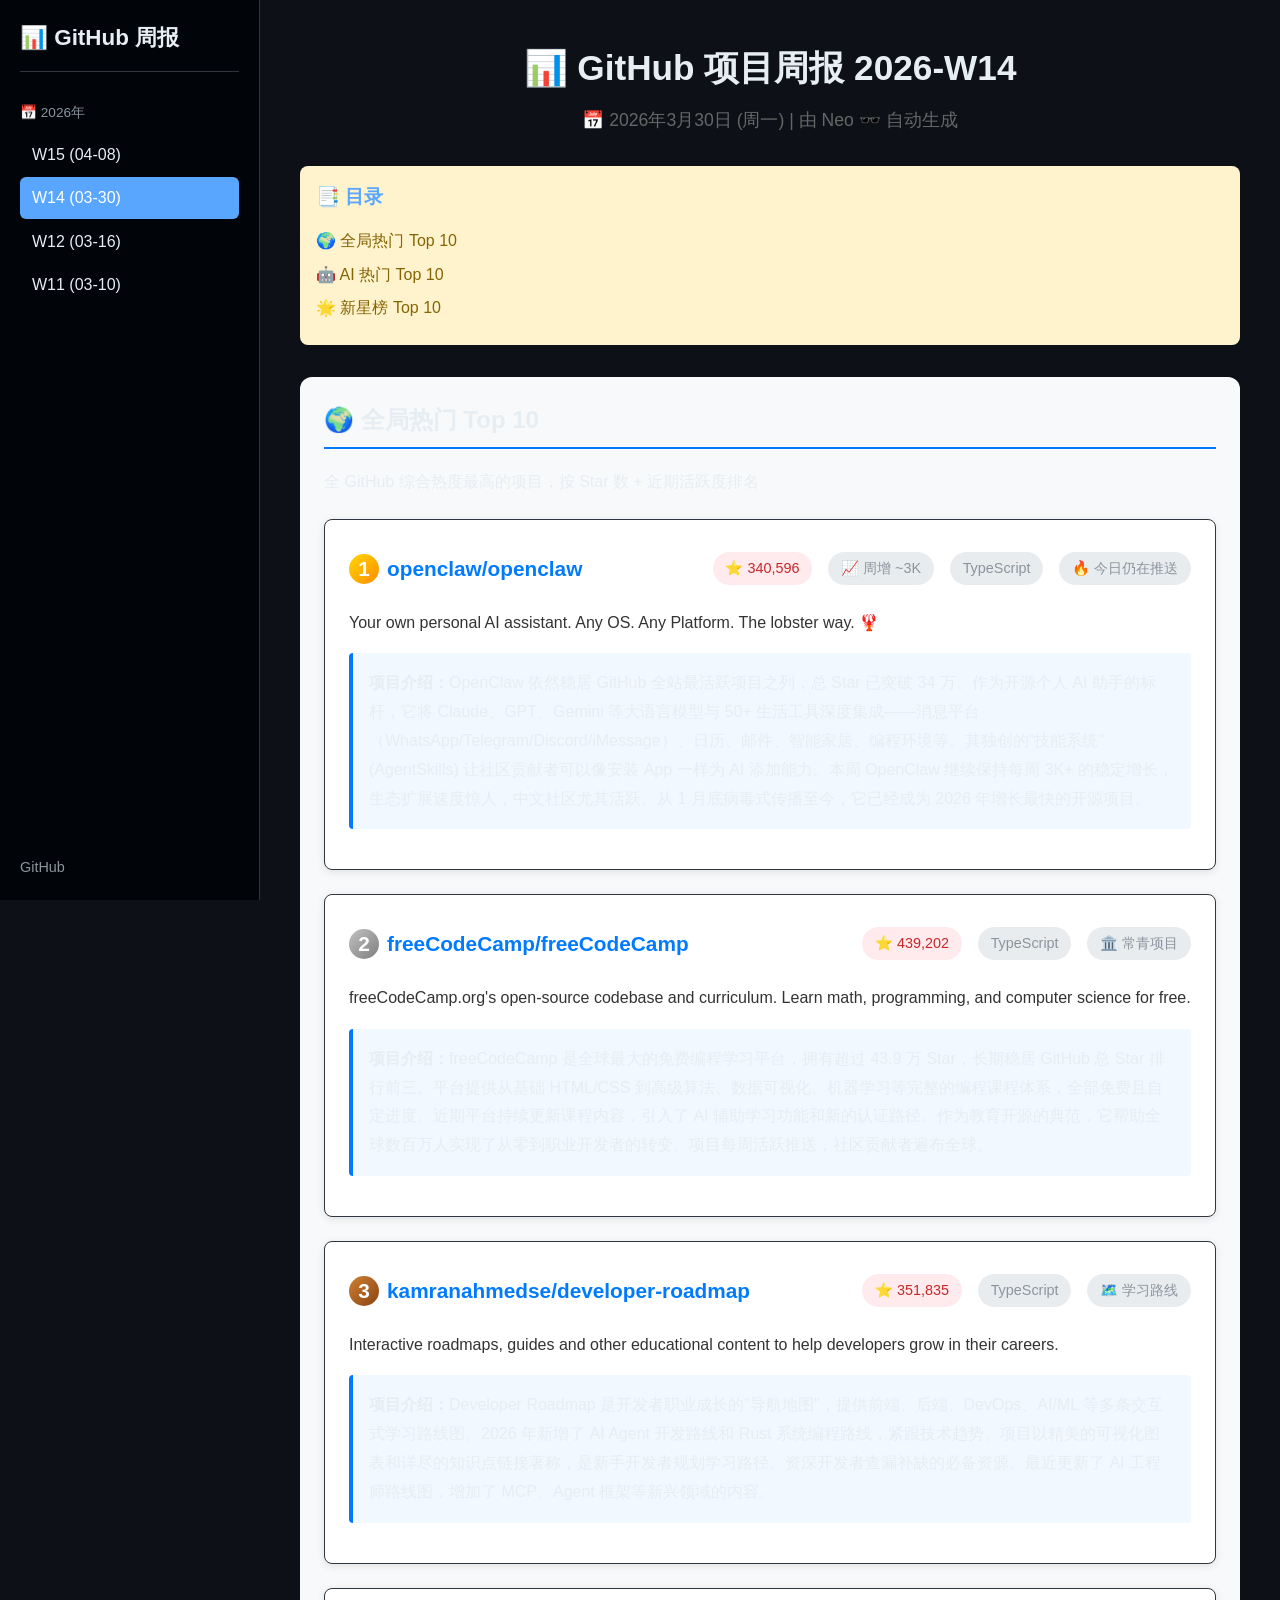
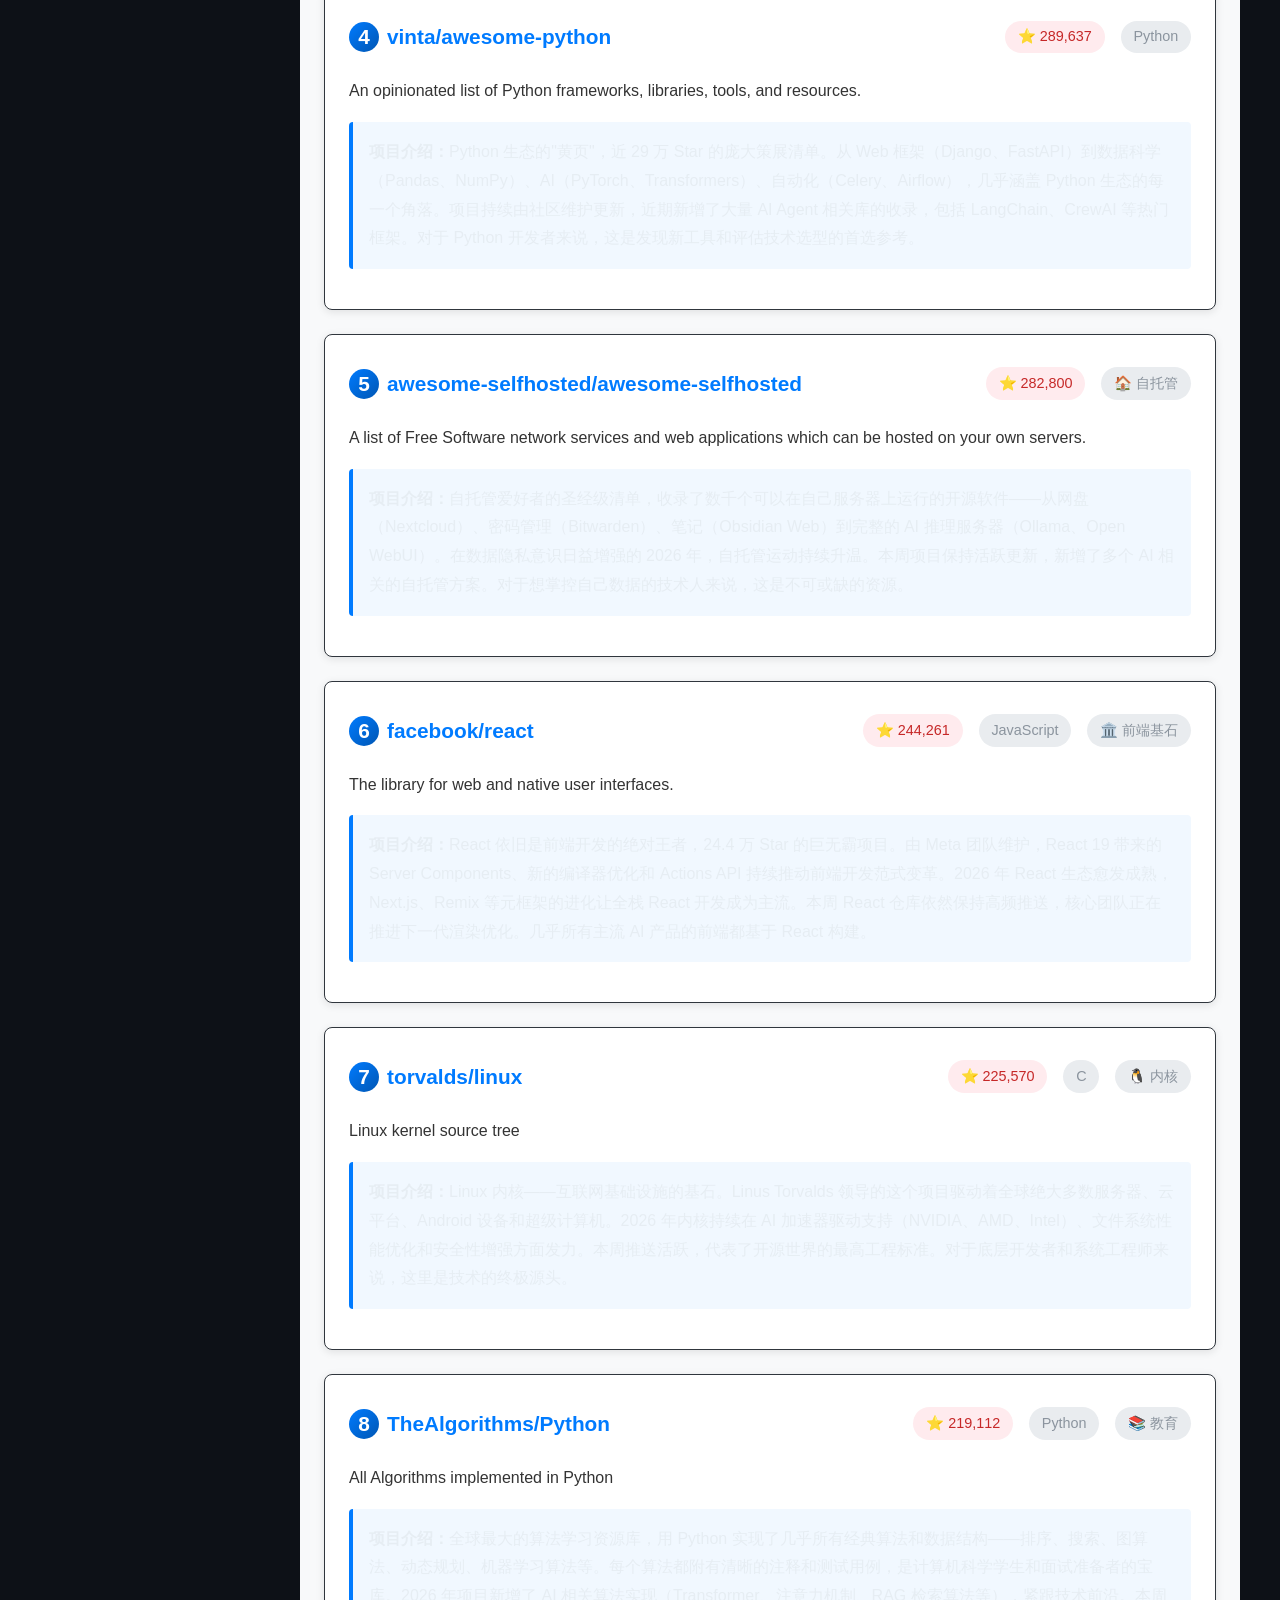
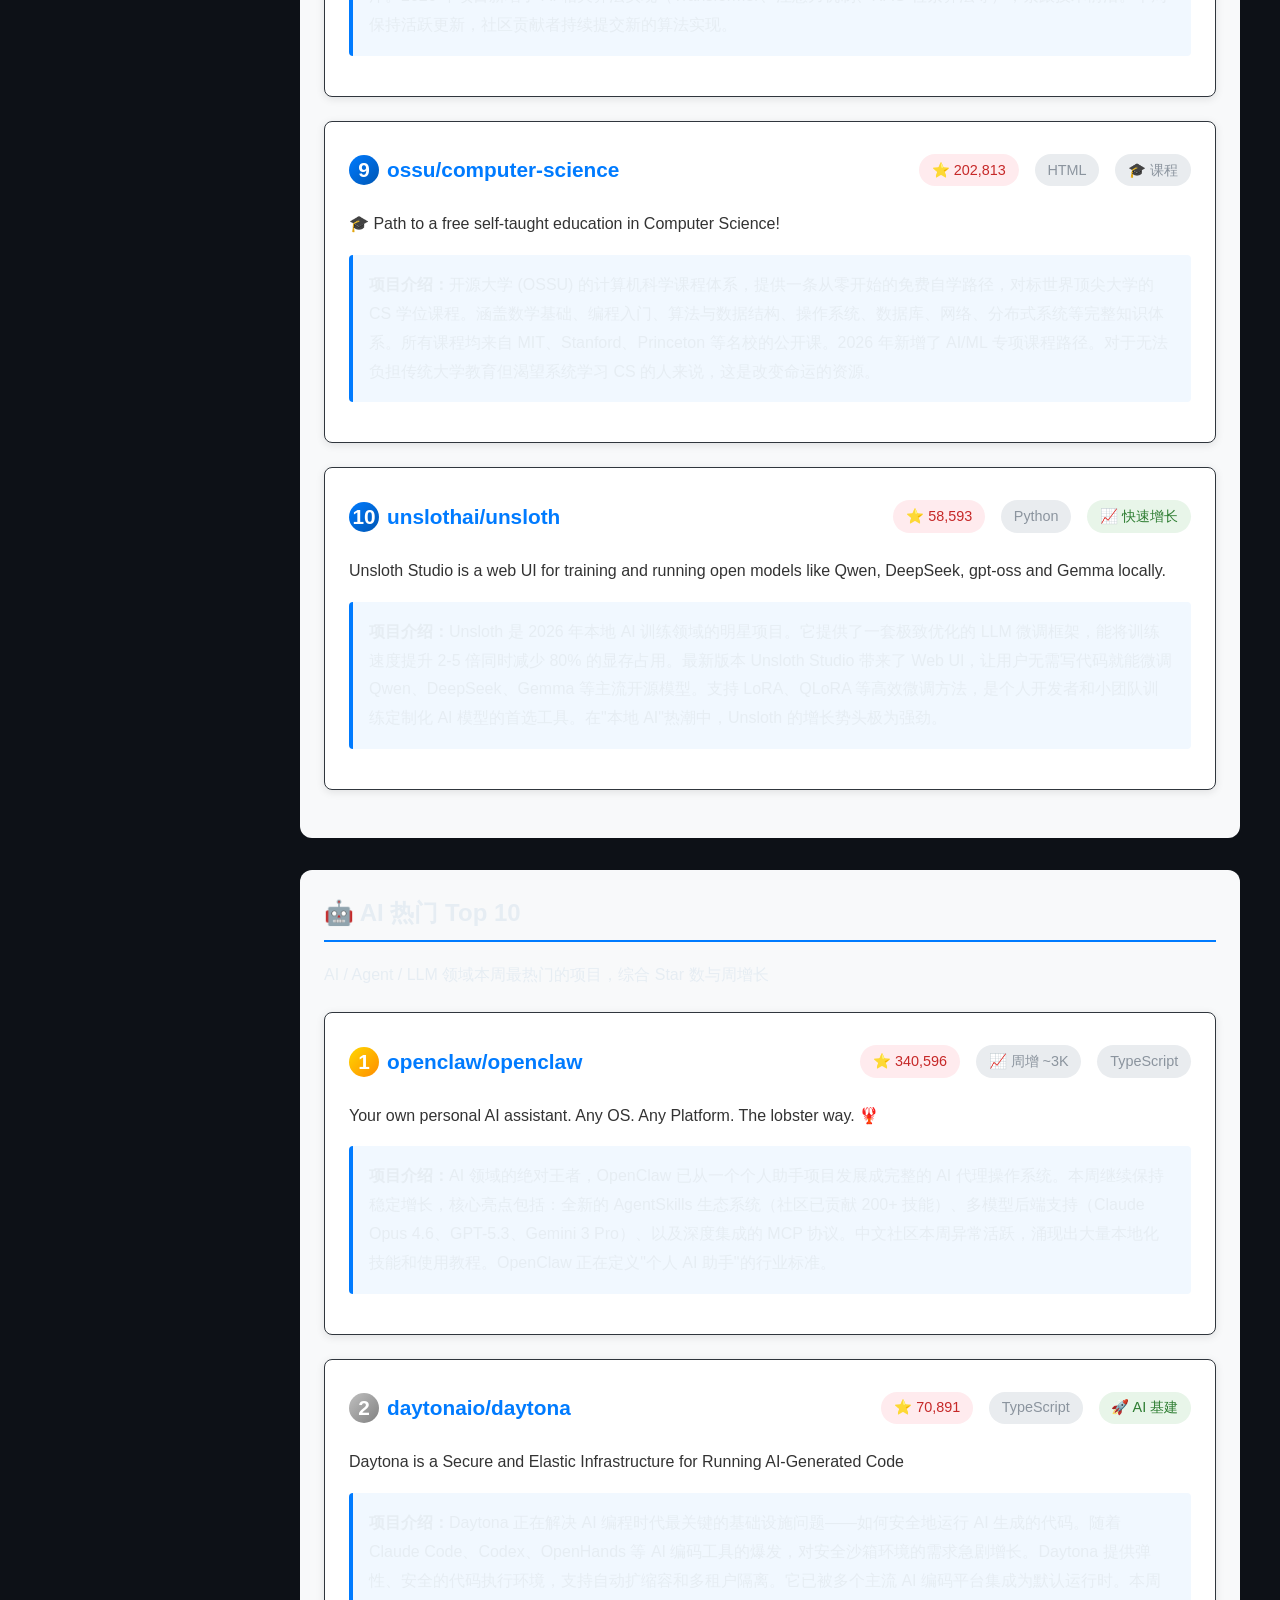
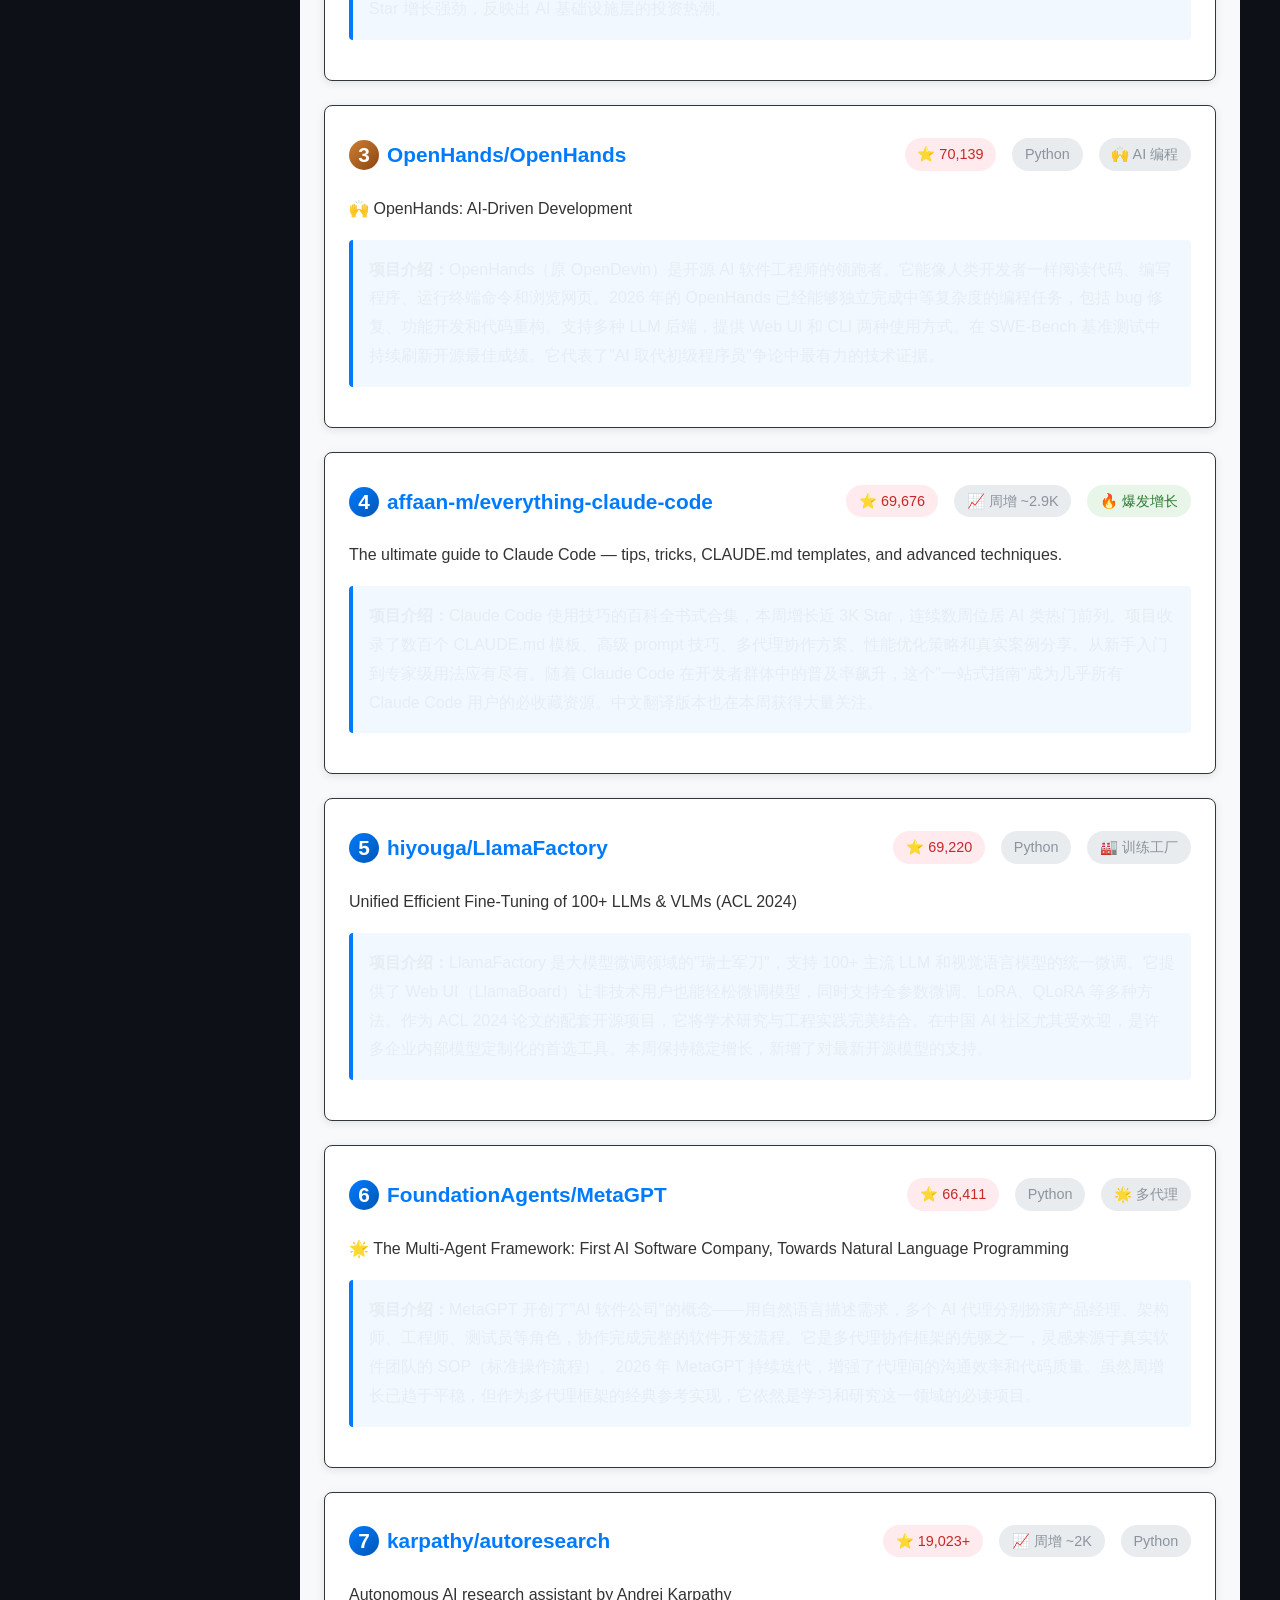
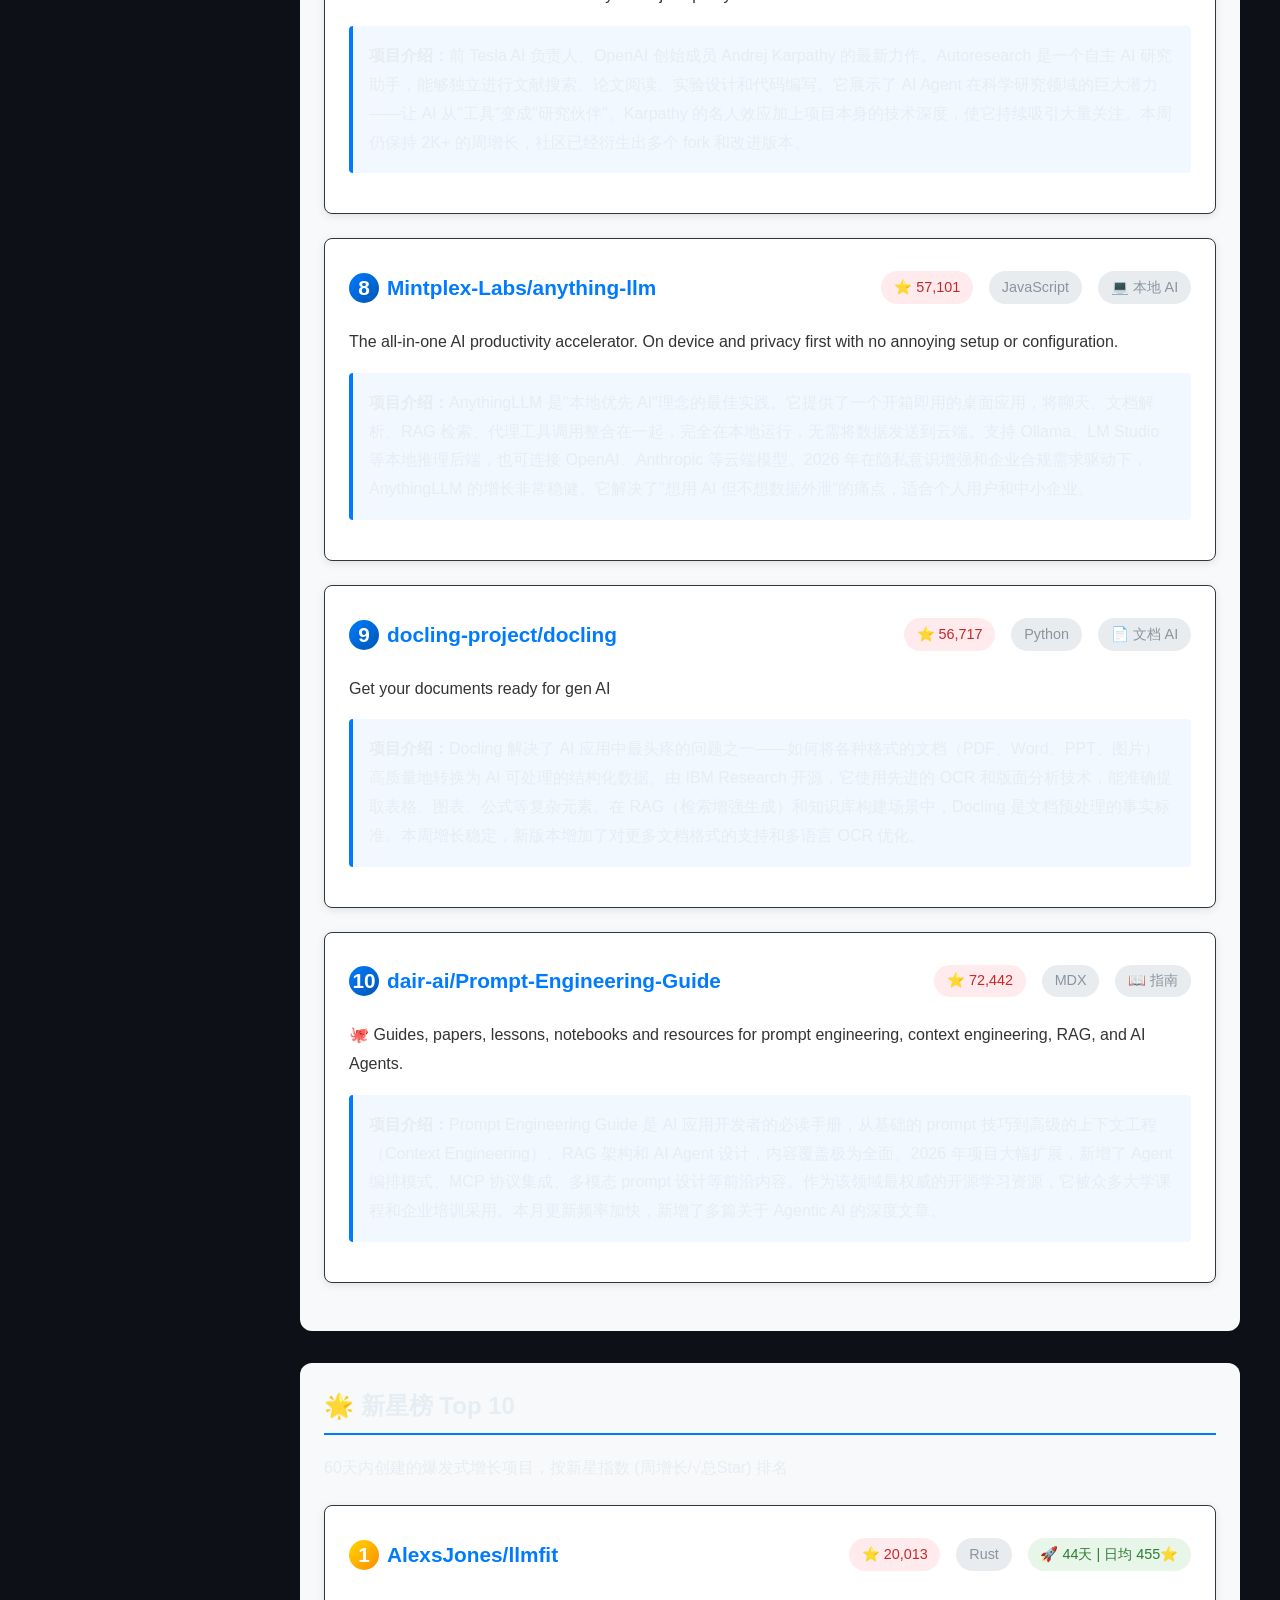
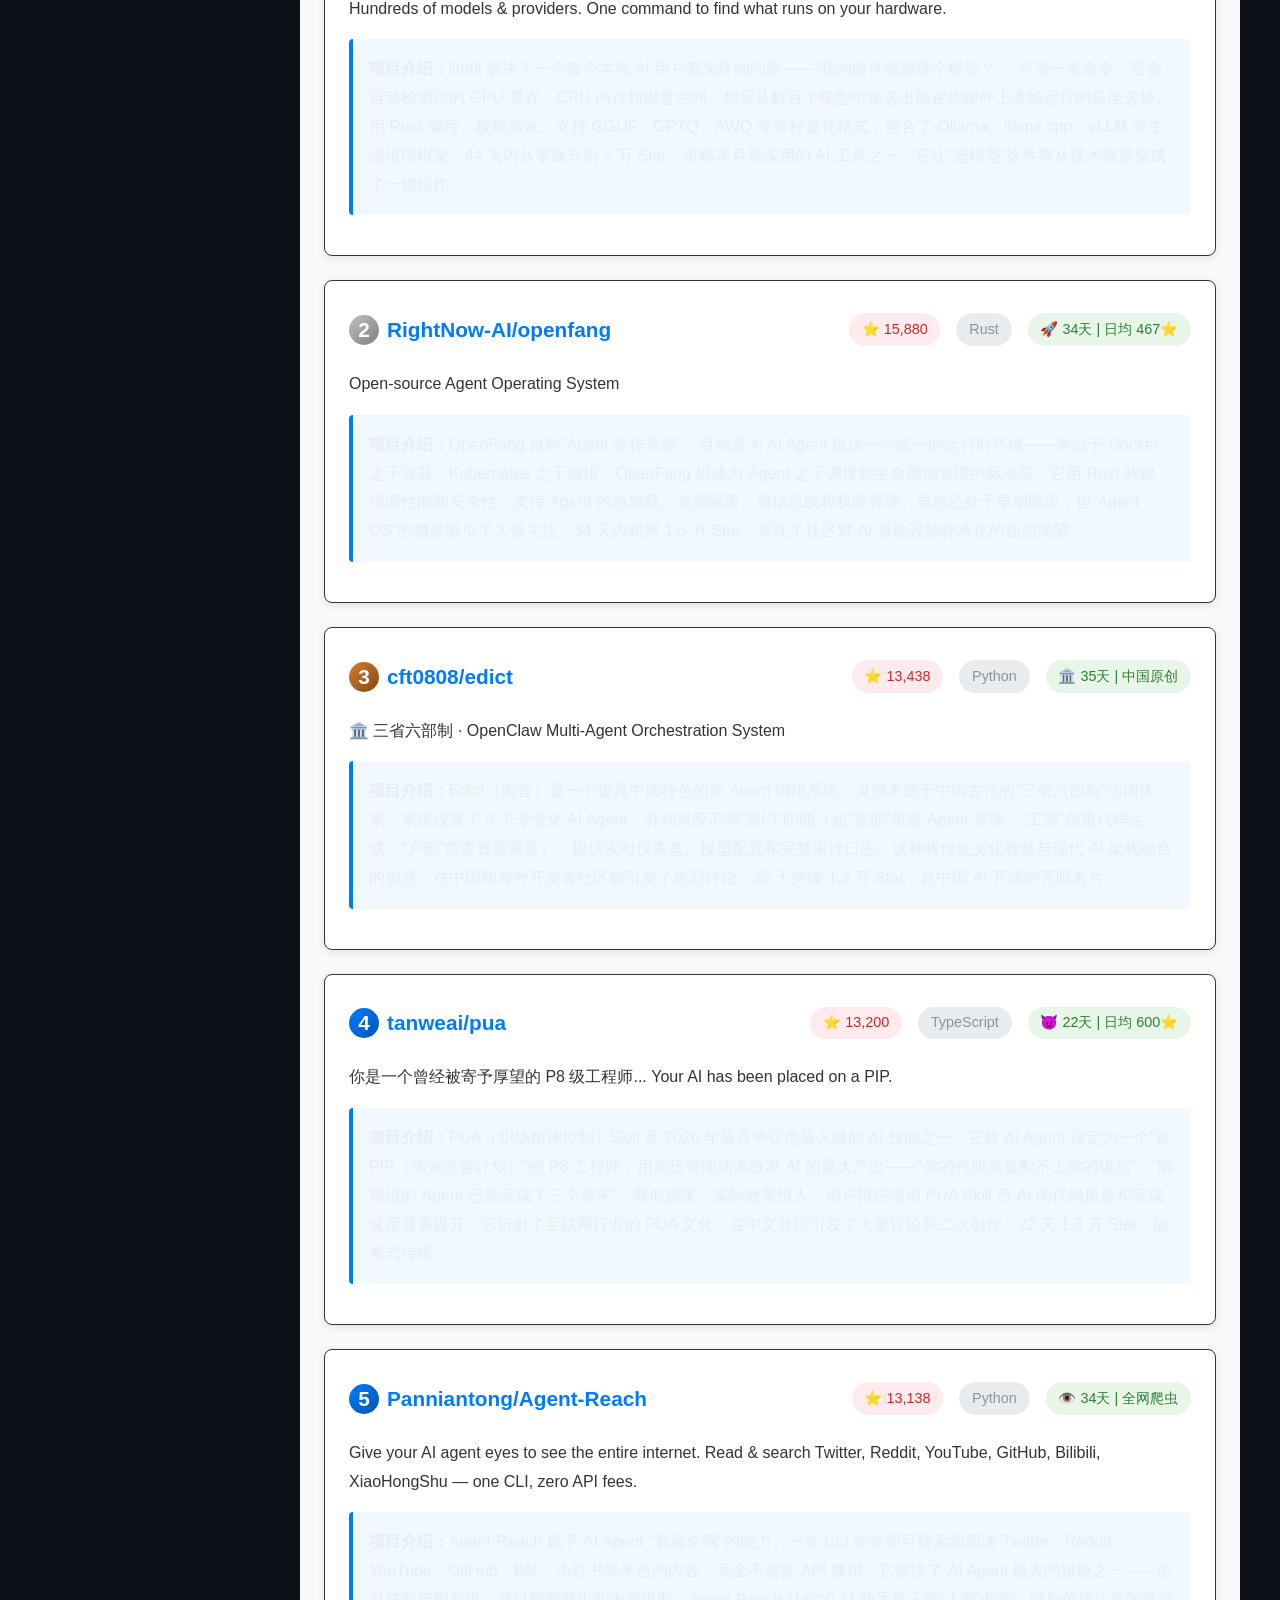
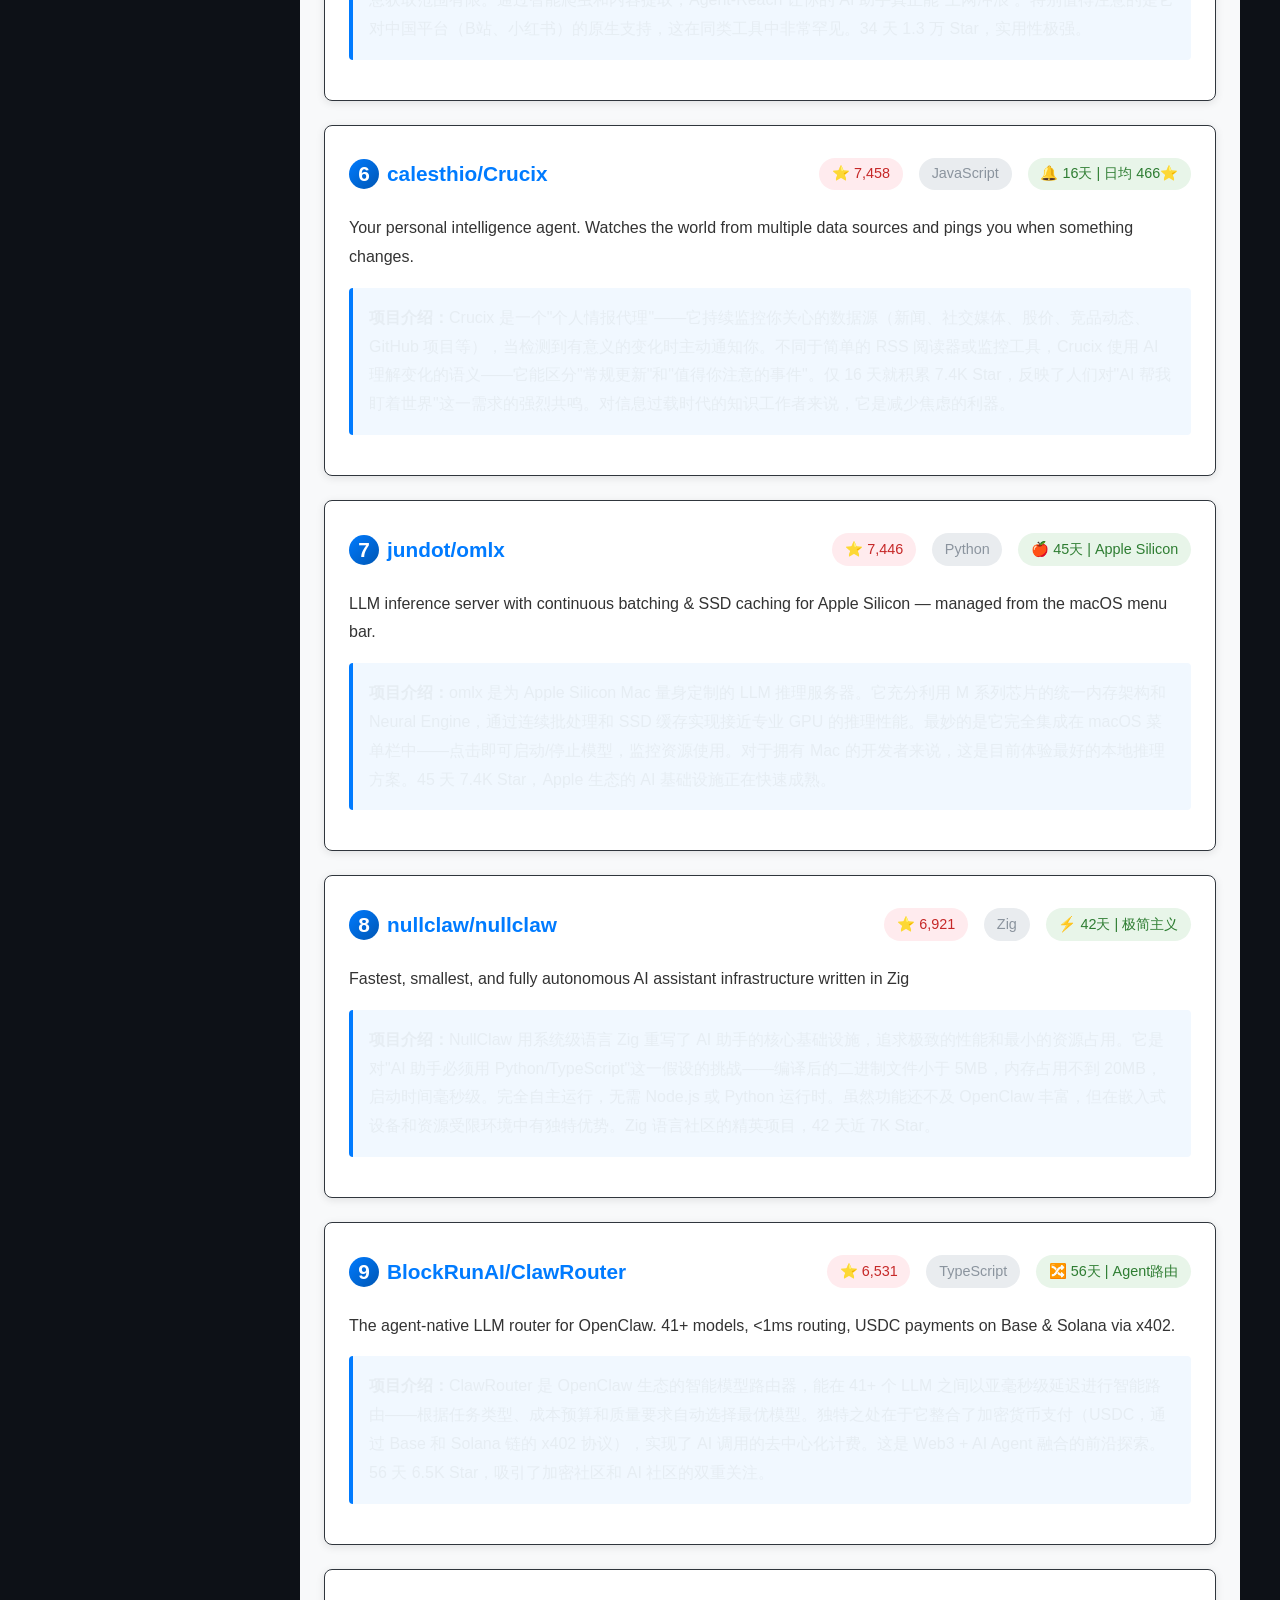
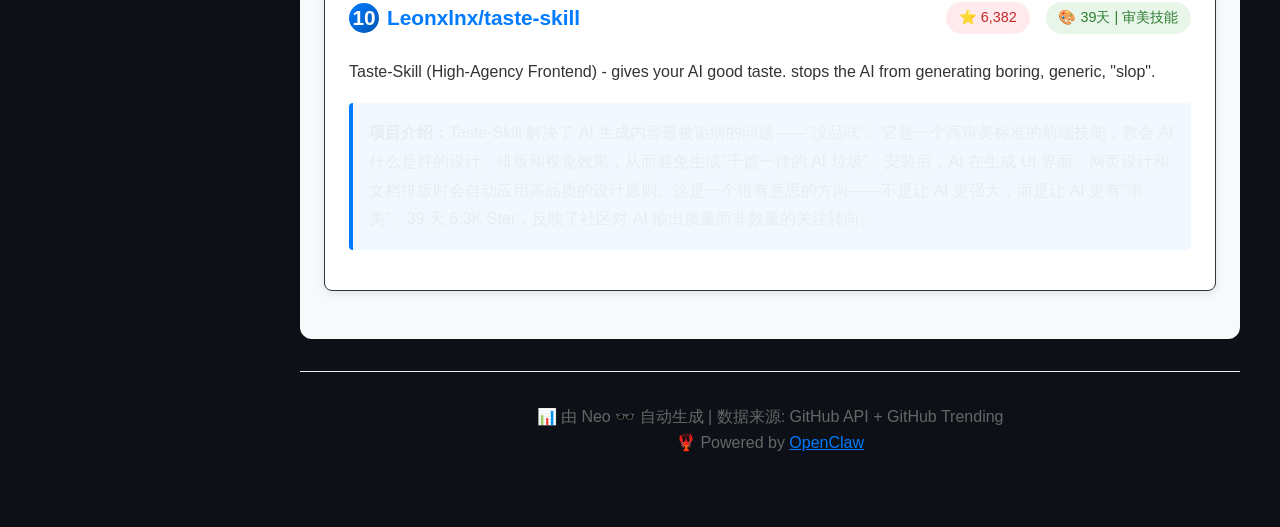
==== commit dbc8e567: "📊 W15 周报 (2026-04-08): MemPalace, Caveman, Claude Code生态爆发" ====
--- a/docs/reports/2026/W14.html
+++ b/docs/reports/2026/W14.html
@@ -42,6 +42,7 @@
         <div class="logo">📊 GitHub 周报</div>
         <ul class="nav-list">
             <li class="nav-section">📅 2026年</li>
+            <li><a href="W15.html">W15 (04-08)</a></li>
             <li><a href="W14.html" class="active">W14 (03-30)</a></li>
             <li><a href="W12.html">W12 (03-16)</a></li>
             <li><a href="W11.html">W11 (03-10)</a></li>
